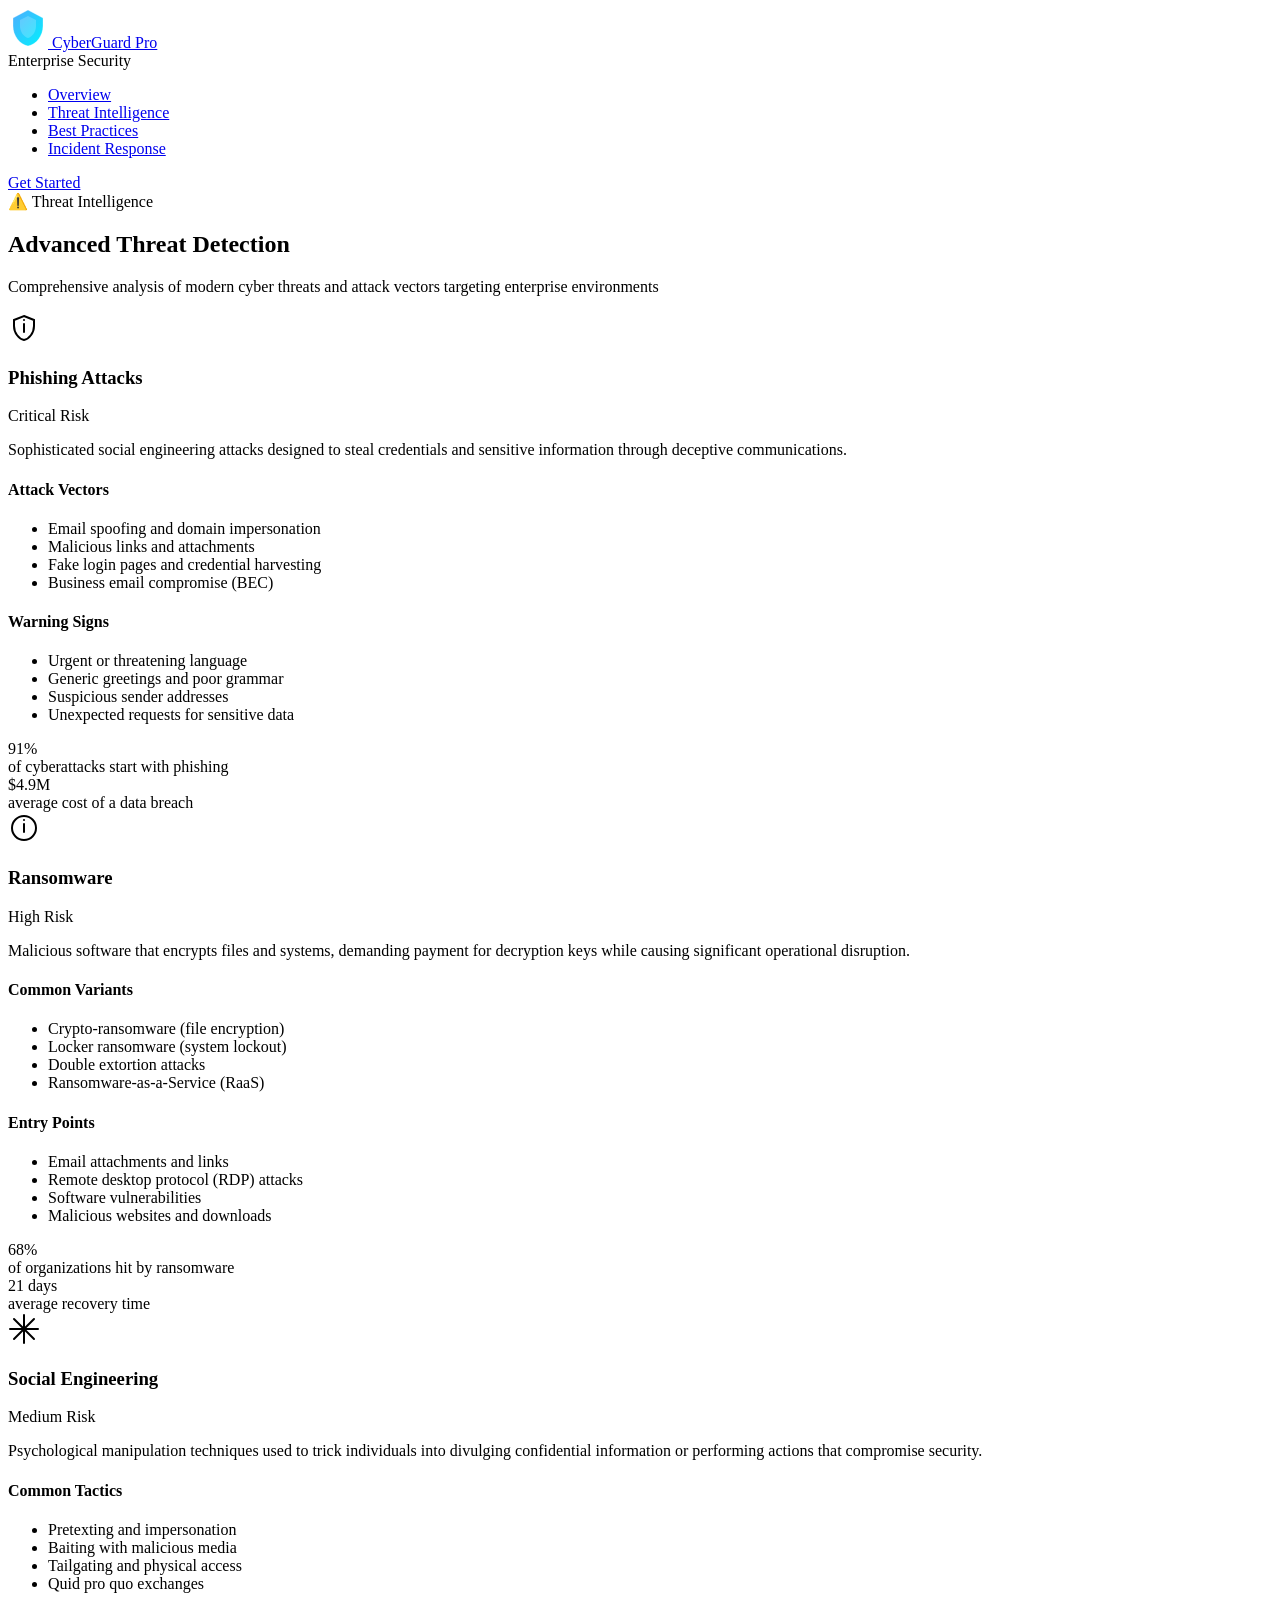
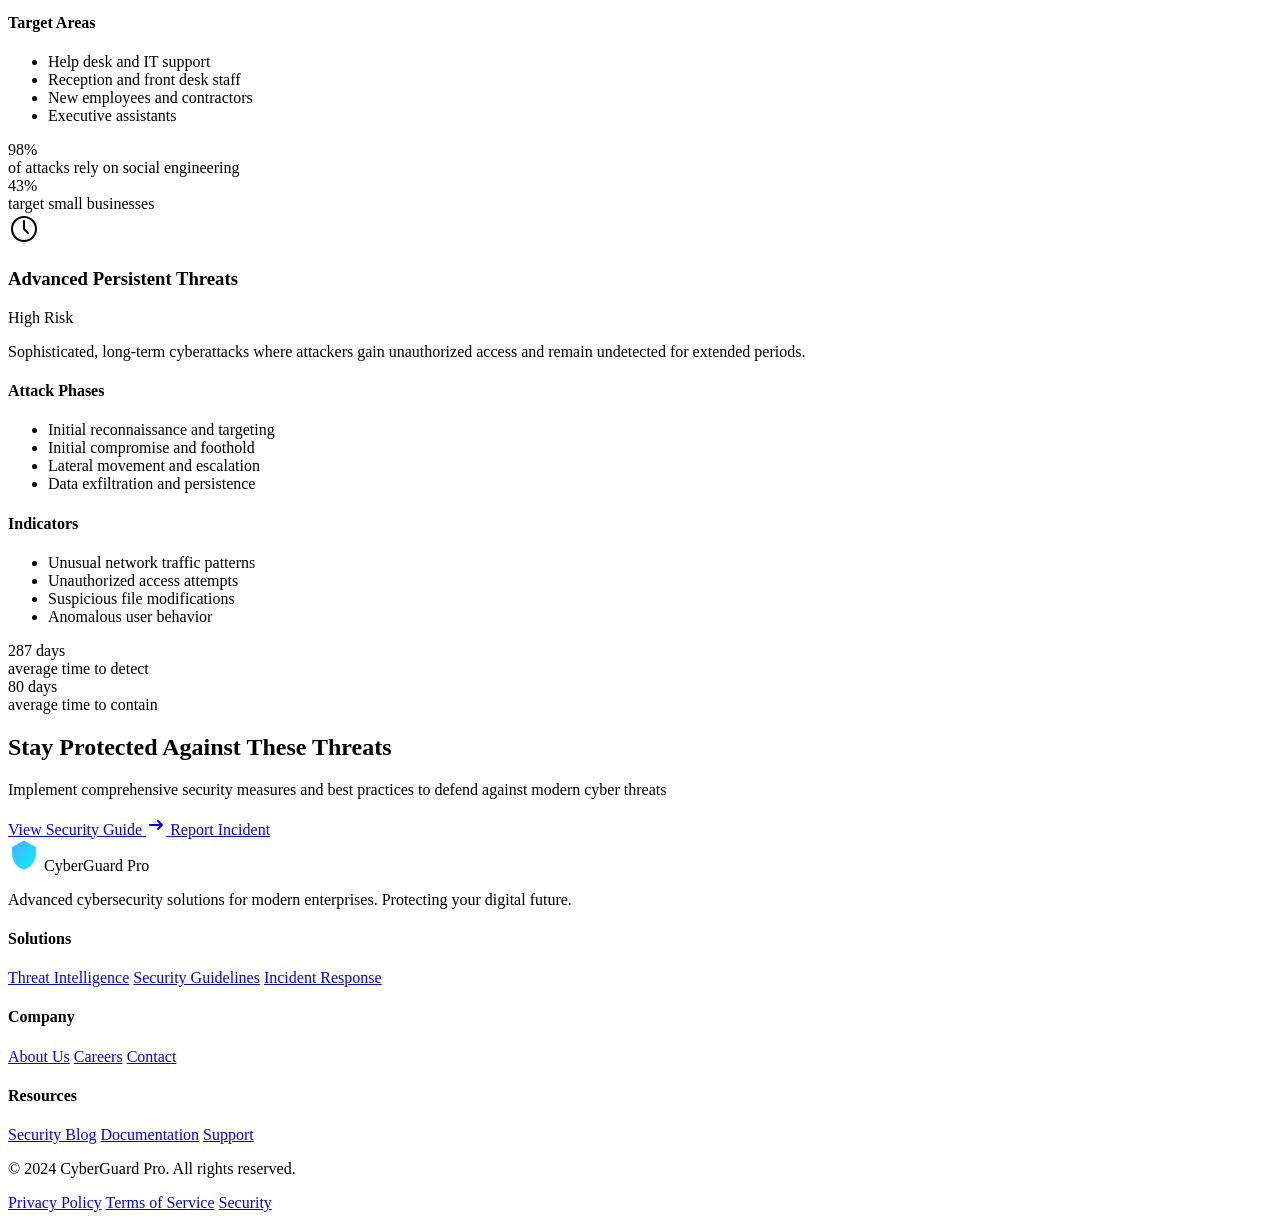
==== cyber-threats.html @ df9fc758 "soheet" ====
<!DOCTYPE html>
<html lang="en">
<head>
    <meta charset="UTF-8">
    <meta name="viewport" content="width=device-width, initial-scale=1.0">
    <title>Threat Intelligence - CyberGuard Pro</title>
    <link rel="preconnect" href="https://fonts.googleapis.com">
    <link rel="preconnect" href="https://fonts.gstatic.com" crossorigin>
    <link href="https://fonts.googleapis.com/css2?family=Inter:wght@300;400;500;600;700;800;900&family=JetBrains+Mono:wght@400;500;600&display=swap" rel="stylesheet">
    <link rel="stylesheet" href="css/style.css">
    <link rel="icon" href="data:image/svg+xml,<svg xmlns='http://www.w3.org/2000/svg' viewBox='0 0 100 100'><text y='.9em' font-size='90'>🛡️</text></svg>">
</head>
<body>
    <div class="grain-overlay"></div>
    
    <header>
        <nav class="navbar">
            <div class="nav-container">
                <div class="nav-brand">
                    <a href="index.html" class="nav-logo">
                        <svg width="40" height="40" viewBox="0 0 40 40" fill="none" xmlns="http://www.w3.org/2000/svg">
                            <path d="M20 2L35 10V18C35 27.5 28.5 36.5 20 38C11.5 36.5 5 27.5 5 18V10L20 2Z" fill="url(#logoGradient)" stroke="rgba(255,255,255,0.3)" stroke-width="1"/>
                            <path d="M20 8L28 12V18C28 24 24 29 20 30C16 29 12 24 12 18V12L20 8Z" fill="rgba(255,255,255,0.2)"/>
                            <defs>
                                <linearGradient id="logoGradient" x1="0%" y1="0%" x2="100%" y2="100%">
                                    <stop offset="0%" style="stop-color:#4facfe"/>
                                    <stop offset="100%" style="stop-color:#00f2fe"/>
                                </linearGradient>
                            </defs>
                        </svg>
                        <span>CyberGuard Pro</span>
                    </a>
                    <div class="nav-tagline">Enterprise Security</div>
                </div>
                <ul class="nav-menu">
                    <li><a href="index.html" class="nav-link">Overview</a></li>
                    <li><a href="cyber-threats.html" class="nav-link active">Threat Intelligence</a></li>
                    <li><a href="safety-tips.html" class="nav-link">Best Practices</a></li>
                    <li><a href="report-crime.html" class="nav-link">Incident Response</a></li>
                </ul>
                <div class="nav-cta">
                    <a href="#contact" class="btn btn-outline-sm">Get Started</a>
                </div>
                <div class="hamburger">
                    <span></span>
                    <span></span>
                    <span></span>
                </div>
            </div>
        </nav>
    </header>

    <main>
        <section class="page-header">
            <div class="container">
                <div class="page-header-content">
                    <div class="page-badge">
                        <span class="badge-icon">⚠️</span>
                        <span>Threat Intelligence</span>
                    </div>
                    <h1>Advanced Threat Detection</h1>
                    <p>Comprehensive analysis of modern cyber threats and attack vectors targeting enterprise environments</p>
                </div>
            </div>
        </section>

        <section class="threats-content">
            <div class="container">
                <div class="threats-grid">
                    <div class="threat-card threat-card-critical">
                        <div class="threat-header">
                            <div class="threat-icon">
                                <svg width="32" height="32" viewBox="0 0 32 32" fill="none">
                                    <path d="M16 4L26 8V14C26 21 21 27 16 28C11 27 6 21 6 14V8L16 4Z" stroke="currentColor" stroke-width="2" fill="none"/>
                                    <path d="M16 12V20M16 8H16.01" stroke="currentColor" stroke-width="2" stroke-linecap="round"/>
                                </svg>
                            </div>
                            <div class="threat-meta">
                                <h3>Phishing Attacks</h3>
                                <div class="threat-level critical">Critical Risk</div>
                            </div>
                        </div>
                        <div class="threat-content">
                            <p>Sophisticated social engineering attacks designed to steal credentials and sensitive information through deceptive communications.</p>
                            
                            <div class="threat-details">
                                <div class="detail-section">
                                    <h4>Attack Vectors</h4>
                                    <ul class="threat-list">
                                        <li>Email spoofing and domain impersonation</li>
                                        <li>Malicious links and attachments</li>
                                        <li>Fake login pages and credential harvesting</li>
                                        <li>Business email compromise (BEC)</li>
                                    </ul>
                                </div>
                                
                                <div class="detail-section">
                                    <h4>Warning Signs</h4>
                                    <ul class="threat-list">
                                        <li>Urgent or threatening language</li>
                                        <li>Generic greetings and poor grammar</li>
                                        <li>Suspicious sender addresses</li>
                                        <li>Unexpected requests for sensitive data</li>
                                    </ul>
                                </div>
                            </div>
                            
                            <div class="threat-stats">
                                <div class="stat">
                                    <div class="stat-number">91%</div>
                                    <div class="stat-label">of cyberattacks start with phishing</div>
                                </div>
                                <div class="stat">
                                    <div class="stat-number">$4.9M</div>
                                    <div class="stat-label">average cost of a data breach</div>
                                </div>
                            </div>
                        </div>
                    </div>

                    <div class="threat-card threat-card-high">
                        <div class="threat-header">
                            <div class="threat-icon">
                                <svg width="32" height="32" viewBox="0 0 32 32" fill="none">
                                    <path d="M16 28C22.6274 28 28 22.6274 28 16C28 9.37258 22.6274 4 16 4C9.37258 4 4 9.37258 4 16C4 22.6274 9.37258 28 16 28Z" stroke="currentColor" stroke-width="2"/>
                                    <path d="M16 12V20M16 8H16.01" stroke="currentColor" stroke-width="2" stroke-linecap="round"/>
                                </svg>
                            </div>
                            <div class="threat-meta">
                                <h3>Ransomware</h3>
                                <div class="threat-level high">High Risk</div>
                            </div>
                        </div>
                        <div class="threat-content">
                            <p>Malicious software that encrypts files and systems, demanding payment for decryption keys while causing significant operational disruption.</p>
                            
                            <div class="threat-details">
                                <div class="detail-section">
                                    <h4>Common Variants</h4>
                                    <ul class="threat-list">
                                        <li>Crypto-ransomware (file encryption)</li>
                                        <li>Locker ransomware (system lockout)</li>
                                        <li>Double extortion attacks</li>
                                        <li>Ransomware-as-a-Service (RaaS)</li>
                                    </ul>
                                </div>
                                
                                <div class="detail-section">
                                    <h4>Entry Points</h4>
                                    <ul class="threat-list">
                                        <li>Email attachments and links</li>
                                        <li>Remote desktop protocol (RDP) attacks</li>
                                        <li>Software vulnerabilities</li>
                                        <li>Malicious websites and downloads</li>
                                    </ul>
                                </div>
                            </div>
                            
                            <div class="threat-stats">
                                <div class="stat">
                                    <div class="stat-number">68%</div>
                                    <div class="stat-label">of organizations hit by ransomware</div>
                                </div>
                                <div class="stat">
                                    <div class="stat-number">21 days</div>
                                    <div class="stat-label">average recovery time</div>
                                </div>
                            </div>
                        </div>
                    </div>

                    <div class="threat-card threat-card-medium">
                        <div class="threat-header">
                            <div class="threat-icon">
                                <svg width="32" height="32" viewBox="0 0 32 32" fill="none">
                                    <path d="M16 2V30M2 16H30" stroke="currentColor" stroke-width="2" stroke-linecap="round"/>
                                    <path d="M26 6L6 26M6 6L26 26" stroke="currentColor" stroke-width="2" stroke-linecap="round"/>
                                </svg>
                            </div>
                            <div class="threat-meta">
                                <h3>Social Engineering</h3>
                                <div class="threat-level medium">Medium Risk</div>
                            </div>
                        </div>
                        <div class="threat-content">
                            <p>Psychological manipulation techniques used to trick individuals into divulging confidential information or performing actions that compromise security.</p>
                            
                            <div class="threat-details">
                                <div class="detail-section">
                                    <h4>Common Tactics</h4>
                                    <ul class="threat-list">
                                        <li>Pretexting and impersonation</li>
                                        <li>Baiting with malicious media</li>
                                        <li>Tailgating and physical access</li>
                                        <li>Quid pro quo exchanges</li>
                                    </ul>
                                </div>
                                
                                <div class="detail-section">
                                    <h4>Target Areas</h4>
                                    <ul class="threat-list">
                                        <li>Help desk and IT support</li>
                                        <li>Reception and front desk staff</li>
                                        <li>New employees and contractors</li>
                                        <li>Executive assistants</li>
                                    </ul>
                                </div>
                            </div>
                            
                            <div class="threat-stats">
                                <div class="stat">
                                    <div class="stat-number">98%</div>
                                    <div class="stat-label">of attacks rely on social engineering</div>
                                </div>
                                <div class="stat">
                                    <div class="stat-number">43%</div>
                                    <div class="stat-label">target small businesses</div>
                                </div>
                            </div>
                        </div>
                    </div>

                    <div class="threat-card threat-card-high">
                        <div class="threat-header">
                            <div class="threat-icon">
                                <svg width="32" height="32" viewBox="0 0 32 32" fill="none">
                                    <path d="M28 16C28 22.6274 22.6274 28 16 28C9.37258 28 4 22.6274 4 16C4 9.37258 9.37258 4 16 4C22.6274 4 28 9.37258 28 16Z" stroke="currentColor" stroke-width="2"/>
                                    <path d="M16 8V16L20 20" stroke="currentColor" stroke-width="2" stroke-linecap="round" stroke-linejoin="round"/>
                                </svg>
                            </div>
                            <div class="threat-meta">
                                <h3>Advanced Persistent Threats</h3>
                                <div class="threat-level high">High Risk</div>
                            </div>
                        </div>
                        <div class="threat-content">
                            <p>Sophisticated, long-term cyberattacks where attackers gain unauthorized access and remain undetected for extended periods.</p>
                            
                            <div class="threat-details">
                                <div class="detail-section">
                                    <h4>Attack Phases</h4>
                                    <ul class="threat-list">
                                        <li>Initial reconnaissance and targeting</li>
                                        <li>Initial compromise and foothold</li>
                                        <li>Lateral movement and escalation</li>
                                        <li>Data exfiltration and persistence</li>
                                    </ul>
                                </div>
                                
                                <div class="detail-section">
                                    <h4>Indicators</h4>
                                    <ul class="threat-list">
                                        <li>Unusual network traffic patterns</li>
                                        <li>Unauthorized access attempts</li>
                                        <li>Suspicious file modifications</li>
                                        <li>Anomalous user behavior</li>
                                    </ul>
                                </div>
                            </div>
                            
                            <div class="threat-stats">
                                <div class="stat">
                                    <div class="stat-number">287 days</div>
                                    <div class="stat-label">average time to detect</div>
                                </div>
                                <div class="stat">
                                    <div class="stat-number">80 days</div>
                                    <div class="stat-label">average time to contain</div>
                                </div>
                            </div>
                        </div>
                    </div>
                </div>

                <div class="cta-section">
                    <div class="cta-content">
                        <h2>Stay Protected Against These Threats</h2>
                        <p>Implement comprehensive security measures and best practices to defend against modern cyber threats</p>
                        <div class="cta-actions">
                            <a href="safety-tips.html" class="btn btn-primary btn-lg">
                                <span>View Security Guide</span>
                                <svg width="20" height="20" viewBox="0 0 20 20" fill="none">
                                    <path d="M4 10H16M16 10L12 6M16 10L12 14" stroke="currentColor" stroke-width="2" stroke-linecap="round" stroke-linejoin="round"/>
                                </svg>
                            </a>
                            <a href="report-crime.html" class="btn btn-secondary btn-lg">
                                <span>Report Incident</span>
                            </a>
                        </div>
                    </div>
                </div>
            </div>
        </section>
    </main>

    <footer class="footer">
        <div class="container">
            <div class="footer-content">
                <div class="footer-brand">
                    <div class="footer-logo">
                        <svg width="32" height="32" viewBox="0 0 40 40" fill="none" xmlns="http://www.w3.org/2000/svg">
                            <path d="M20 2L35 10V18C35 27.5 28.5 36.5 20 38C11.5 36.5 5 27.5 5 18V10L20 2Z" fill="url(#footerLogoGradient)" stroke="rgba(255,255,255,0.2)" stroke-width="1"/>
                            <defs>
                                <linearGradient id="footerLogoGradient" x1="0%" y1="0%" x2="100%" y2="100%">
                                    <stop offset="0%" style="stop-color:#4facfe"/>
                                    <stop offset="100%" style="stop-color:#00f2fe"/>
                                </linearGradient>
                            </defs>
                        </svg>
                        <span>CyberGuard Pro</span>
                    </div>
                    <p class="footer-desc">Advanced cybersecurity solutions for modern enterprises. Protecting your digital future.</p>
                </div>
                <div class="footer-links">
                    <div class="footer-section">
                        <h4>Solutions</h4>
                        <a href="cyber-threats.html">Threat Intelligence</a>
                        <a href="safety-tips.html">Security Guidelines</a>
                        <a href="report-crime.html">Incident Response</a>
                    </div>
                    <div class="footer-section">
                        <h4>Company</h4>
                        <a href="#about">About Us</a>
                        <a href="#careers">Careers</a>
                        <a href="#contact">Contact</a>
                    </div>
                    <div class="footer-section">
                        <h4>Resources</h4>
                        <a href="#blog">Security Blog</a>
                        <a href="#docs">Documentation</a>
                        <a href="#support">Support</a>
                    </div>
                </div>
            </div>
            <div class="footer-bottom">
                <div class="footer-copyright">
                    <p>&copy; 2024 CyberGuard Pro. All rights reserved.</p>
                </div>
                <div class="footer-legal">
                    <a href="#privacy">Privacy Policy</a>
                    <a href="#terms">Terms of Service</a>
                    <a href="#security">Security</a>
                </div>
            </div>
        </div>
    </footer>

    <script src="js/script.js"></script>
</body>
</html>
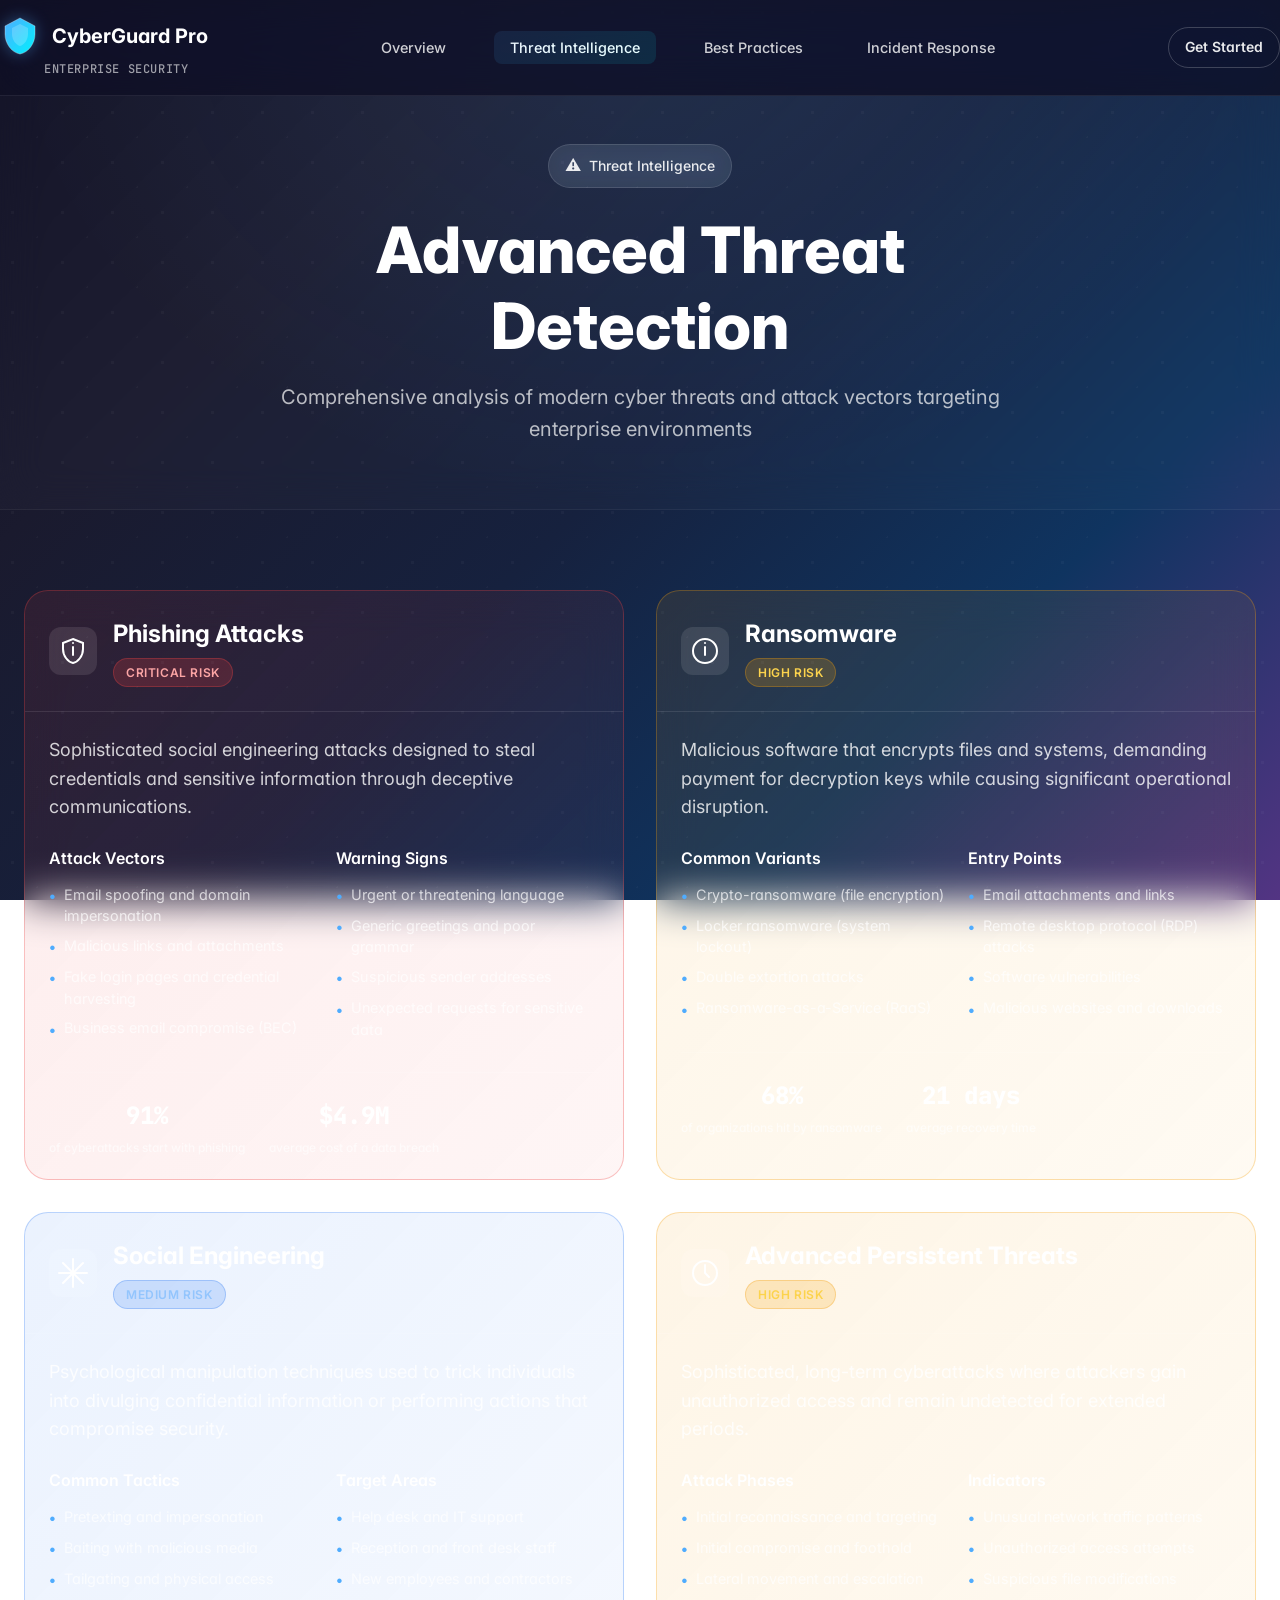
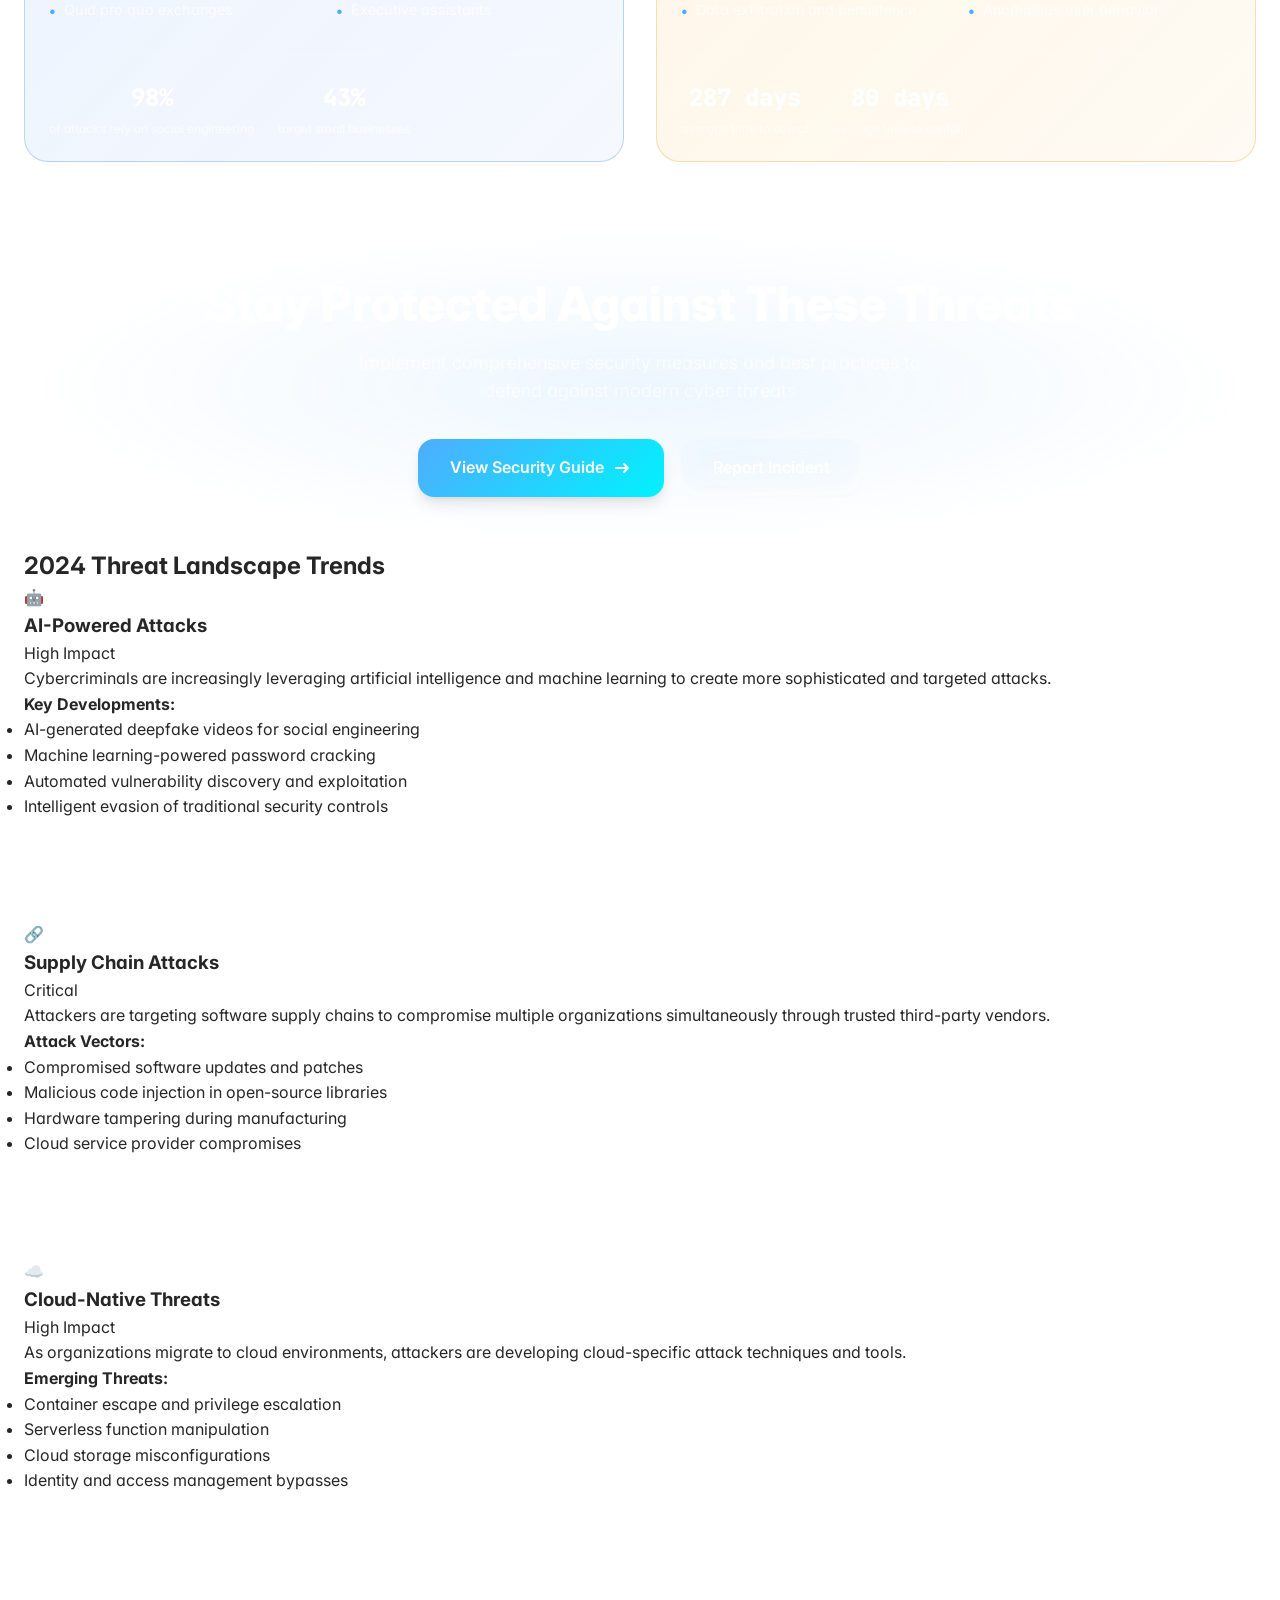
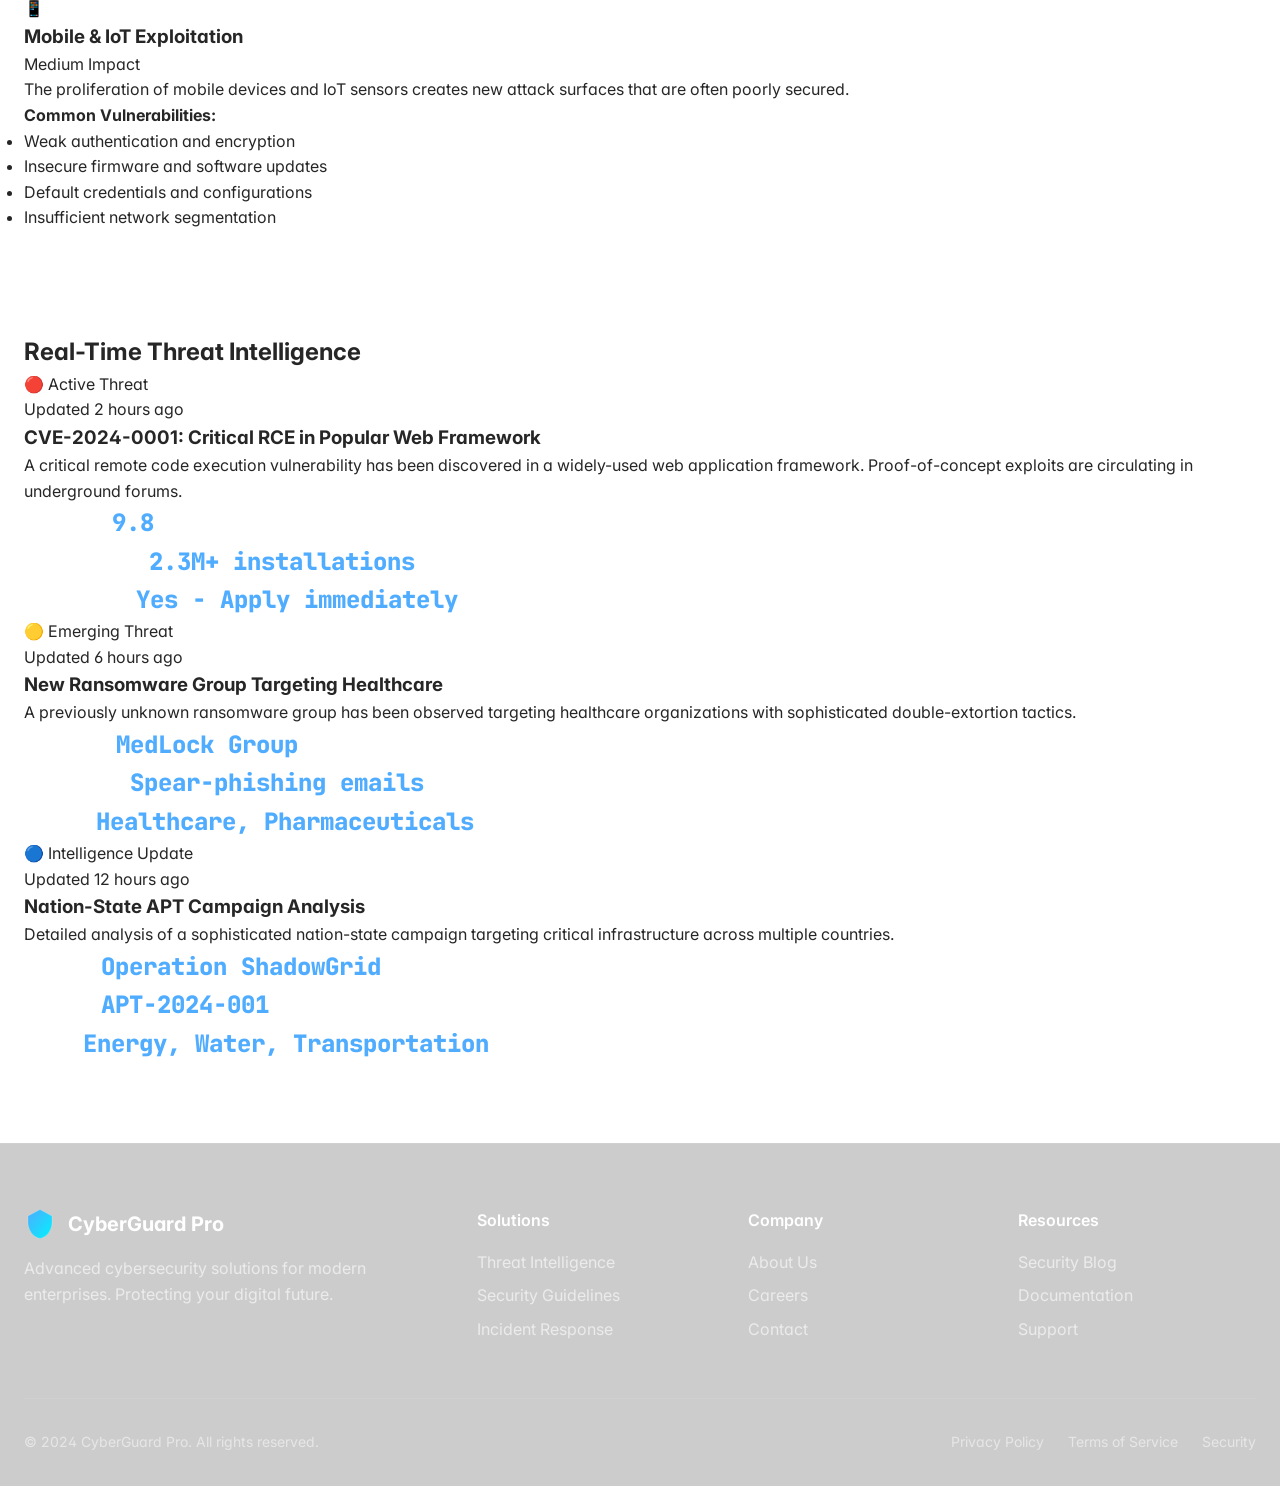
==== commit 39c84f28: "soheet" ====
--- a/cyber-threats.html
+++ b/cyber-threats.html
@@ -289,6 +289,205 @@
                         </div>
                     </div>
                 </div>
+
+                <div class="threat-trends">
+                    <h2>2024 Threat Landscape Trends</h2>
+                    <div class="trends-grid">
+                        <div class="trend-card">
+                            <div class="trend-header">
+                                <div class="trend-icon">🤖</div>
+                                <h3>AI-Powered Attacks</h3>
+                                <div class="trend-severity high">High Impact</div>
+                            </div>
+                            <div class="trend-content">
+                                <p>Cybercriminals are increasingly leveraging artificial intelligence and machine learning to create more sophisticated and targeted attacks.</p>
+                                <div class="trend-details">
+                                    <h4>Key Developments:</h4>
+                                    <ul>
+                                        <li>AI-generated deepfake videos for social engineering</li>
+                                        <li>Machine learning-powered password cracking</li>
+                                        <li>Automated vulnerability discovery and exploitation</li>
+                                        <li>Intelligent evasion of traditional security controls</li>
+                                    </ul>
+                                </div>
+                                <div class="trend-stats">
+                                    <div class="stat">
+                                        <span class="stat-number">400%</span>
+                                        <span class="stat-label">increase in AI-assisted attacks</span>
+                                    </div>
+                                    <div class="stat">
+                                        <span class="stat-number">73%</span>
+                                        <span class="stat-label">of security teams unprepared</span>
+                                    </div>
+                                </div>
+                            </div>
+                        </div>
+                        
+                        <div class="trend-card">
+                            <div class="trend-header">
+                                <div class="trend-icon">🔗</div>
+                                <h3>Supply Chain Attacks</h3>
+                                <div class="trend-severity critical">Critical</div>
+                            </div>
+                            <div class="trend-content">
+                                <p>Attackers are targeting software supply chains to compromise multiple organizations simultaneously through trusted third-party vendors.</p>
+                                <div class="trend-details">
+                                    <h4>Attack Vectors:</h4>
+                                    <ul>
+                                        <li>Compromised software updates and patches</li>
+                                        <li>Malicious code injection in open-source libraries</li>
+                                        <li>Hardware tampering during manufacturing</li>
+                                        <li>Cloud service provider compromises</li>
+                                    </ul>
+                                </div>
+                                <div class="trend-stats">
+                                    <div class="stat">
+                                        <span class="stat-number">742%</span>
+                                        <span class="stat-label">increase in supply chain attacks</span>
+                                    </div>
+                                    <div class="stat">
+                                        <span class="stat-number">62%</span>
+                                        <span class="stat-label">lack vendor security oversight</span>
+                                    </div>
+                                </div>
+                            </div>
+                        </div>
+                        
+                        <div class="trend-card">
+                            <div class="trend-header">
+                                <div class="trend-icon">☁️</div>
+                                <h3>Cloud-Native Threats</h3>
+                                <div class="trend-severity high">High Impact</div>
+                            </div>
+                            <div class="trend-content">
+                                <p>As organizations migrate to cloud environments, attackers are developing cloud-specific attack techniques and tools.</p>
+                                <div class="trend-details">
+                                    <h4>Emerging Threats:</h4>
+                                    <ul>
+                                        <li>Container escape and privilege escalation</li>
+                                        <li>Serverless function manipulation</li>
+                                        <li>Cloud storage misconfigurations</li>
+                                        <li>Identity and access management bypasses</li>
+                                    </ul>
+                                </div>
+                                <div class="trend-stats">
+                                    <div class="stat">
+                                        <span class="stat-number">210%</span>
+                                        <span class="stat-label">increase in cloud breaches</span>
+                                    </div>
+                                    <div class="stat">
+                                        <span class="stat-number">83%</span>
+                                        <span class="stat-label">due to misconfigurations</span>
+                                    </div>
+                                </div>
+                            </div>
+                        </div>
+                        
+                        <div class="trend-card">
+                            <div class="trend-header">
+                                <div class="trend-icon">📱</div>
+                                <h3>Mobile & IoT Exploitation</h3>
+                                <div class="trend-severity medium">Medium Impact</div>
+                            </div>
+                            <div class="trend-content">
+                                <p>The proliferation of mobile devices and IoT sensors creates new attack surfaces that are often poorly secured.</p>
+                                <div class="trend-details">
+                                    <h4>Common Vulnerabilities:</h4>
+                                    <ul>
+                                        <li>Weak authentication and encryption</li>
+                                        <li>Insecure firmware and software updates</li>
+                                        <li>Default credentials and configurations</li>
+                                        <li>Insufficient network segmentation</li>
+                                    </ul>
+                                </div>
+                                <div class="trend-stats">
+                                    <div class="stat">
+                                        <span class="stat-number">54%</span>
+                                        <span class="stat-label">of IoT devices vulnerable</span>
+                                    </div>
+                                    <div class="stat">
+                                        <span class="stat-number">1.5B</span>
+                                        <span class="stat-label">mobile malware attacks in 2024</span>
+                                    </div>
+                                </div>
+                            </div>
+                        </div>
+                    </div>
+                </div>
+
+                <div class="threat-intelligence">
+                    <h2>Real-Time Threat Intelligence</h2>
+                    <div class="intelligence-dashboard">
+                        <div class="intel-card intel-critical">
+                            <div class="intel-header">
+                                <div class="intel-status">🔴 Active Threat</div>
+                                <div class="intel-timestamp">Updated 2 hours ago</div>
+                            </div>
+                            <h3>CVE-2024-0001: Critical RCE in Popular Web Framework</h3>
+                            <p>A critical remote code execution vulnerability has been discovered in a widely-used web application framework. Proof-of-concept exploits are circulating in underground forums.</p>
+                            <div class="intel-details">
+                                <div class="intel-metric">
+                                    <span class="metric-label">CVSS Score:</span>
+                                    <span class="metric-value critical">9.8</span>
+                                </div>
+                                <div class="intel-metric">
+                                    <span class="metric-label">Affected Systems:</span>
+                                    <span class="metric-value">2.3M+ installations</span>
+                                </div>
+                                <div class="intel-metric">
+                                    <span class="metric-label">Patch Available:</span>
+                                    <span class="metric-value">Yes - Apply immediately</span>
+                                </div>
+                            </div>
+                        </div>
+                        
+                        <div class="intel-card intel-warning">
+                            <div class="intel-header">
+                                <div class="intel-status">🟡 Emerging Threat</div>
+                                <div class="intel-timestamp">Updated 6 hours ago</div>
+                            </div>
+                            <h3>New Ransomware Group Targeting Healthcare</h3>
+                            <p>A previously unknown ransomware group has been observed targeting healthcare organizations with sophisticated double-extortion tactics.</p>
+                            <div class="intel-details">
+                                <div class="intel-metric">
+                                    <span class="metric-label">Threat Actor:</span>
+                                    <span class="metric-value">MedLock Group</span>
+                                </div>
+                                <div class="intel-metric">
+                                    <span class="metric-label">Primary Vector:</span>
+                                    <span class="metric-value">Spear-phishing emails</span>
+                                </div>
+                                <div class="intel-metric">
+                                    <span class="metric-label">Industries:</span>
+                                    <span class="metric-value">Healthcare, Pharmaceuticals</span>
+                                </div>
+                            </div>
+                        </div>
+                        
+                        <div class="intel-card intel-info">
+                            <div class="intel-header">
+                                <div class="intel-status">🔵 Intelligence Update</div>
+                                <div class="intel-timestamp">Updated 12 hours ago</div>
+                            </div>
+                            <h3>Nation-State APT Campaign Analysis</h3>
+                            <p>Detailed analysis of a sophisticated nation-state campaign targeting critical infrastructure across multiple countries.</p>
+                            <div class="intel-details">
+                                <div class="intel-metric">
+                                    <span class="metric-label">Campaign:</span>
+                                    <span class="metric-value">Operation ShadowGrid</span>
+                                </div>
+                                <div class="intel-metric">
+                                    <span class="metric-label">Attribution:</span>
+                                    <span class="metric-value">APT-2024-001</span>
+                                </div>
+                                <div class="intel-metric">
+                                    <span class="metric-label">Targets:</span>
+                                    <span class="metric-value">Energy, Water, Transportation</span>
+                                </div>
+                            </div>
+                        </div>
+                    </div>
+                </div>
             </div>
         </section>
     </main>
--- a/css/style.css
+++ b/css/style.css
@@ -0,0 +1,2314 @@
+/* Professional Reset and Base Styles */
+* {
+    margin: 0;
+    padding: 0;
+    box-sizing: border-box;
+}
+
+:root {
+    /* Color System */
+    --primary-50: #f0f9ff;
+    --primary-100: #e0f2fe;
+    --primary-500: #0ea5e9;
+    --primary-600: #0284c7;
+    --primary-700: #0369a1;
+    --primary-900: #0c4a6e;
+    
+    --neutral-50: #fafafa;
+    --neutral-100: #f5f5f5;
+    --neutral-200: #e5e5e5;
+    --neutral-300: #d4d4d4;
+    --neutral-400: #a3a3a3;
+    --neutral-500: #737373;
+    --neutral-600: #525252;
+    --neutral-700: #404040;
+    --neutral-800: #262626;
+    --neutral-900: #171717;
+    
+    --accent-blue: #4facfe;
+    --accent-cyan: #00f2fe;
+    --accent-purple: #667eea;
+    --accent-pink: #f093fb;
+    
+    /* Typography */
+    --font-sans: 'Inter', -apple-system, BlinkMacSystemFont, 'Segoe UI', sans-serif;
+    --font-mono: 'JetBrains Mono', 'SF Mono', Consolas, monospace;
+    
+    /* Spacing Scale */
+    --space-1: 0.25rem;
+    --space-2: 0.5rem;
+    --space-3: 0.75rem;
+    --space-4: 1rem;
+    --space-5: 1.25rem;
+    --space-6: 1.5rem;
+    --space-8: 2rem;
+    --space-10: 2.5rem;
+    --space-12: 3rem;
+    --space-16: 4rem;
+    --space-20: 5rem;
+    --space-24: 6rem;
+    
+    /* Border Radius */
+    --radius-sm: 0.375rem;
+    --radius-md: 0.5rem;
+    --radius-lg: 0.75rem;
+    --radius-xl: 1rem;
+    --radius-2xl: 1.5rem;
+    --radius-full: 9999px;
+    
+    /* Shadows */
+    --shadow-sm: 0 1px 2px 0 rgb(0 0 0 / 0.05);
+    --shadow-md: 0 4px 6px -1px rgb(0 0 0 / 0.1), 0 2px 4px -2px rgb(0 0 0 / 0.1);
+    --shadow-lg: 0 10px 15px -3px rgb(0 0 0 / 0.1), 0 4px 6px -4px rgb(0 0 0 / 0.1);
+    --shadow-xl: 0 20px 25px -5px rgb(0 0 0 / 0.1), 0 8px 10px -6px rgb(0 0 0 / 0.1);
+    --shadow-2xl: 0 25px 50px -12px rgb(0 0 0 / 0.25);
+}
+
+html {
+    scroll-behavior: smooth;
+    font-feature-settings: 'cv02', 'cv03', 'cv04', 'cv11';
+}
+
+body {
+    font-family: var(--font-sans);
+    font-size: 1rem;
+    line-height: 1.6;
+    color: var(--neutral-800);
+    background: linear-gradient(135deg, #0f0f23 0%, #1a1a2e 25%, #16213e 50%, #0f3460 75%, #533483 100%);
+    background-attachment: fixed;
+    min-height: 100vh;
+    -webkit-font-smoothing: antialiased;
+    -moz-osx-font-smoothing: grayscale;
+    text-rendering: optimizeLegibility;
+}
+
+/* Grain Texture Overlay */
+.grain-overlay {
+    position: fixed;
+    top: 0;
+    left: 0;
+    width: 100%;
+    height: 100%;
+    pointer-events: none;
+    z-index: 1;
+    opacity: 0.03;
+    background-image: 
+        radial-gradient(circle at 25% 25%, #ffffff 2px, transparent 0),
+        radial-gradient(circle at 75% 75%, #ffffff 1px, transparent 0);
+    background-size: 50px 50px;
+    animation: grain 8s steps(10) infinite;
+}
+
+@keyframes grain {
+    0%, 100% { transform: translate(0, 0); }
+    10% { transform: translate(-5%, -10%); }
+    20% { transform: translate(-15%, 5%); }
+    30% { transform: translate(7%, -25%); }
+    40% { transform: translate(-5%, 25%); }
+    50% { transform: translate(-15%, 10%); }
+    60% { transform: translate(15%, 0%); }
+    70% { transform: translate(0%, 15%); }
+    80% { transform: translate(3%, 35%); }
+    90% { transform: translate(-10%, 10%); }
+}
+
+.container {
+    max-width: 1280px;
+    margin: 0 auto;
+    padding: 0 var(--space-6);
+}
+
+@media (min-width: 1536px) {
+    .container {
+        max-width: 1536px;
+        padding: 0 var(--space-8);
+    }
+}
+
+/* Professional Navigation */
+.navbar {
+    position: fixed;
+    top: 0;
+    left: 0;
+    right: 0;
+    z-index: 1000;
+    background: rgba(15, 15, 35, 0.8);
+    backdrop-filter: blur(24px) saturate(180%);
+    border-bottom: 1px solid rgba(255, 255, 255, 0.08);
+    transition: all 0.3s cubic-bezier(0.4, 0, 0.2, 1);
+}
+
+.navbar.scrolled {
+    background: rgba(15, 15, 35, 0.95);
+    backdrop-filter: blur(32px) saturate(200%);
+    border-bottom-color: rgba(255, 255, 255, 0.12);
+}
+
+.nav-container {
+    display: flex;
+    align-items: center;
+    justify-content: space-between;
+    padding: var(--space-4) 0;
+    position: relative;
+}
+
+.nav-brand {
+    display: flex;
+    flex-direction: column;
+    gap: var(--space-1);
+}
+
+.nav-logo {
+    display: flex;
+    align-items: center;
+    gap: var(--space-3);
+    font-size: 1.25rem;
+    font-weight: 700;
+    color: white;
+    text-decoration: none;
+}
+
+.nav-logo svg {
+    filter: drop-shadow(0 0 8px rgba(79, 172, 254, 0.4));
+}
+
+.nav-tagline {
+    font-size: 0.75rem;
+    font-weight: 500;
+    color: rgba(255, 255, 255, 0.6);
+    font-family: var(--font-mono);
+    text-transform: uppercase;
+    letter-spacing: 0.05em;
+    margin-left: calc(32px + var(--space-3));
+}
+
+.nav-menu {
+    display: flex;
+    align-items: center;
+    gap: var(--space-8);
+    list-style: none;
+}
+
+.nav-link {
+    position: relative;
+    color: rgba(255, 255, 255, 0.8);
+    text-decoration: none;
+    font-weight: 500;
+    font-size: 0.9rem;
+    padding: var(--space-2) var(--space-4);
+    border-radius: var(--radius-md);
+    transition: all 0.2s cubic-bezier(0.4, 0, 0.2, 1);
+}
+
+.nav-link::before {
+    content: '';
+    position: absolute;
+    inset: 0;
+    background: linear-gradient(135deg, rgba(79, 172, 254, 0.1), rgba(0, 242, 254, 0.1));
+    border-radius: var(--radius-md);
+    opacity: 0;
+    transition: opacity 0.2s cubic-bezier(0.4, 0, 0.2, 1);
+}
+
+.nav-link:hover::before,
+.nav-link.active::before {
+    opacity: 1;
+}
+
+.nav-link:hover,
+.nav-link.active {
+    color: white;
+    transform: translateY(-1px);
+}
+
+.nav-cta {
+    display: flex;
+    align-items: center;
+}
+
+.hamburger {
+    display: none;
+    flex-direction: column;
+    cursor: pointer;
+    padding: var(--space-2);
+    gap: var(--space-1);
+}
+
+.hamburger span {
+    width: 20px;
+    height: 2px;
+    background: rgba(255, 255, 255, 0.8);
+    border-radius: var(--radius-full);
+    transition: all 0.3s cubic-bezier(0.4, 0, 0.2, 1);
+}
+
+.hamburger.active span:nth-child(1) {
+    transform: rotate(45deg) translate(5px, 5px);
+}
+
+.hamburger.active span:nth-child(2) {
+    opacity: 0;
+}
+
+.hamburger.active span:nth-child(3) {
+    transform: rotate(-45deg) translate(7px, -6px);
+}
+
+/* Professional Button System */
+.btn {
+    display: inline-flex;
+    align-items: center;
+    justify-content: center;
+    gap: var(--space-2);
+    font-family: var(--font-sans);
+    font-weight: 600;
+    text-decoration: none;
+    border: none;
+    cursor: pointer;
+    transition: all 0.2s cubic-bezier(0.4, 0, 0.2, 1);
+    position: relative;
+    overflow: hidden;
+    white-space: nowrap;
+}
+
+.btn::before {
+    content: '';
+    position: absolute;
+    inset: 0;
+    background: linear-gradient(135deg, rgba(255, 255, 255, 0.1), rgba(255, 255, 255, 0.05));
+    opacity: 0;
+    transition: opacity 0.2s cubic-bezier(0.4, 0, 0.2, 1);
+}
+
+.btn:hover::before {
+    opacity: 1;
+}
+
+/* Button Sizes */
+.btn-sm {
+    padding: var(--space-2) var(--space-4);
+    font-size: 0.875rem;
+    border-radius: var(--radius-md);
+}
+
+.btn-md {
+    padding: var(--space-3) var(--space-6);
+    font-size: 0.9rem;
+    border-radius: var(--radius-lg);
+}
+
+.btn-lg {
+    padding: var(--space-4) var(--space-8);
+    font-size: 1rem;
+    border-radius: var(--radius-xl);
+}
+
+/* Button Variants */
+.btn-primary {
+    background: linear-gradient(135deg, var(--accent-blue), var(--accent-cyan));
+    color: white;
+    box-shadow: var(--shadow-lg);
+}
+
+.btn-primary:hover {
+    transform: translateY(-2px);
+    box-shadow: var(--shadow-xl);
+}
+
+.btn-secondary {
+    background: rgba(255, 255, 255, 0.1);
+    color: white;
+    border: 1px solid rgba(255, 255, 255, 0.2);
+    backdrop-filter: blur(12px);
+}
+
+.btn-secondary:hover {
+    background: rgba(255, 255, 255, 0.15);
+    border-color: rgba(255, 255, 255, 0.3);
+    transform: translateY(-1px);
+}
+
+.btn-outline-sm {
+    background: transparent;
+    color: rgba(255, 255, 255, 0.9);
+    border: 1px solid rgba(255, 255, 255, 0.2);
+    padding: var(--space-2) var(--space-4);
+    font-size: 0.875rem;
+    border-radius: var(--radius-full);
+}
+
+.btn-outline-sm:hover {
+    background: rgba(255, 255, 255, 0.1);
+    border-color: rgba(255, 255, 255, 0.4);
+    color: white;
+}
+
+/* Hero Section */
+.hero {
+    position: relative;
+    min-height: 100vh;
+    display: flex;
+    align-items: center;
+    overflow: hidden;
+    padding-top: 80px;
+}
+
+.hero-bg {
+    position: absolute;
+    inset: 0;
+    z-index: -1;
+}
+
+.hero-grid {
+    position: absolute;
+    inset: 0;
+    background-image: 
+        linear-gradient(rgba(255, 255, 255, 0.02) 1px, transparent 1px),
+        linear-gradient(90deg, rgba(255, 255, 255, 0.02) 1px, transparent 1px);
+    background-size: 50px 50px;
+    mask-image: radial-gradient(ellipse at center, black 40%, transparent 70%);
+}
+
+.hero-glow {
+    position: absolute;
+    top: 20%;
+    left: 50%;
+    transform: translateX(-50%);
+    width: 800px;
+    height: 600px;
+    background: radial-gradient(ellipse, rgba(79, 172, 254, 0.15) 0%, rgba(0, 242, 254, 0.1) 30%, transparent 70%);
+    filter: blur(40px);
+    animation: heroGlow 8s ease-in-out infinite alternate;
+}
+
+@keyframes heroGlow {
+    0% { 
+        transform: translateX(-50%) scale(1);
+        opacity: 0.6;
+    }
+    100% { 
+        transform: translateX(-50%) scale(1.1);
+        opacity: 0.8;
+    }
+}
+
+.hero-content {
+    position: relative;
+    z-index: 1;
+    text-align: center;
+    max-width: 900px;
+    margin: 0 auto;
+}
+
+.hero-badge {
+    display: inline-flex;
+    align-items: center;
+    gap: var(--space-2);
+    background: rgba(255, 255, 255, 0.08);
+    backdrop-filter: blur(12px);
+    border: 1px solid rgba(255, 255, 255, 0.12);
+    border-radius: var(--radius-full);
+    padding: var(--space-2) var(--space-4);
+    font-size: 0.875rem;
+    font-weight: 500;
+    color: rgba(255, 255, 255, 0.9);
+    margin-bottom: var(--space-8);
+}
+
+.badge-icon {
+    font-size: 1rem;
+}
+
+.hero-title-main {
+    display: block;
+    font-size: clamp(3rem, 8vw, 5rem);
+    font-weight: 800;
+    line-height: 1.1;
+    color: white;
+    margin-bottom: var(--space-2);
+}
+
+.hero-title-accent {
+    display: block;
+    font-size: clamp(3rem, 8vw, 5rem);
+    font-weight: 800;
+    line-height: 1.1;
+    background: linear-gradient(135deg, var(--accent-blue), var(--accent-cyan));
+    -webkit-background-clip: text;
+    -webkit-text-fill-color: transparent;
+    background-clip: text;
+    margin-bottom: var(--space-6);
+}
+
+.hero-description {
+    font-size: 1.25rem;
+    line-height: 1.6;
+    color: rgba(255, 255, 255, 0.8);
+    margin-bottom: var(--space-10);
+    max-width: 600px;
+    margin-left: auto;
+    margin-right: auto;
+}
+
+.hero-actions {
+    display: flex;
+    align-items: center;
+    justify-content: center;
+    gap: var(--space-4);
+    margin-bottom: var(--space-16);
+    flex-wrap: wrap;
+}
+
+.hero-stats {
+    display: flex;
+    align-items: center;
+    justify-content: center;
+    gap: var(--space-8);
+    flex-wrap: wrap;
+}
+
+.stat-item {
+    text-align: center;
+}
+
+.stat-number {
+    font-size: 2rem;
+    font-weight: 800;
+    color: white;
+    font-family: var(--font-mono);
+}
+
+.stat-label {
+    font-size: 0.875rem;
+    color: rgba(255, 255, 255, 0.6);
+    font-weight: 500;
+    margin-top: var(--space-1);
+}
+
+.stat-divider {
+    width: 1px;
+    height: 40px;
+    background: rgba(255, 255, 255, 0.2);
+}
+
+/* Features Section */
+.features {
+    padding: var(--space-24) 0;
+    position: relative;
+}
+
+.section-header {
+    text-align: center;
+    margin-bottom: var(--space-16);
+}
+
+.section-badge {
+    display: inline-block;
+    background: rgba(255, 255, 255, 0.08);
+    backdrop-filter: blur(12px);
+    border: 1px solid rgba(255, 255, 255, 0.12);
+    border-radius: var(--radius-full);
+    padding: var(--space-2) var(--space-4);
+    font-size: 0.875rem;
+    font-weight: 500;
+    color: rgba(255, 255, 255, 0.9);
+    margin-bottom: var(--space-4);
+}
+
+.section-header h2 {
+    font-size: clamp(2.5rem, 5vw, 3.5rem);
+    font-weight: 800;
+    color: white;
+    margin-bottom: var(--space-4);
+    line-height: 1.2;
+}
+
+.section-header p {
+    font-size: 1.125rem;
+    color: rgba(255, 255, 255, 0.7);
+    max-width: 600px;
+    margin: 0 auto;
+}
+
+.features-grid {
+    display: grid;
+    grid-template-columns: repeat(auto-fit, minmax(400px, 1fr));
+    gap: var(--space-8);
+}
+
+.feature-card {
+    background: rgba(255, 255, 255, 0.05);
+    backdrop-filter: blur(20px);
+    border: 1px solid rgba(255, 255, 255, 0.1);
+    border-radius: var(--radius-2xl);
+    padding: var(--space-8);
+    transition: all 0.3s cubic-bezier(0.4, 0, 0.2, 1);
+    position: relative;
+    overflow: hidden;
+}
+
+.feature-card::before {
+    content: '';
+    position: absolute;
+    inset: 0;
+    background: linear-gradient(135deg, rgba(79, 172, 254, 0.05), rgba(0, 242, 254, 0.05));
+    opacity: 0;
+    transition: opacity 0.3s cubic-bezier(0.4, 0, 0.2, 1);
+}
+
+.feature-card:hover::before {
+    opacity: 1;
+}
+
+.feature-card:hover {
+    transform: translateY(-4px);
+    border-color: rgba(255, 255, 255, 0.2);
+    box-shadow: var(--shadow-2xl);
+}
+
+.feature-card-primary {
+    background: linear-gradient(135deg, rgba(79, 172, 254, 0.1), rgba(0, 242, 254, 0.05));
+    border-color: rgba(79, 172, 254, 0.2);
+}
+
+.feature-icon {
+    display: flex;
+    align-items: center;
+    justify-content: center;
+    width: 64px;
+    height: 64px;
+    background: rgba(255, 255, 255, 0.1);
+    border-radius: var(--radius-xl);
+    margin-bottom: var(--space-6);
+    color: var(--accent-blue);
+}
+
+.feature-content h3 {
+    font-size: 1.5rem;
+    font-weight: 700;
+    color: white;
+    margin-bottom: var(--space-3);
+}
+
+.feature-content p {
+    font-size: 1rem;
+    color: rgba(255, 255, 255, 0.7);
+    line-height: 1.6;
+    margin-bottom: var(--space-6);
+}
+
+.feature-list {
+    margin-bottom: var(--space-6);
+}
+
+.feature-list-item {
+    display: flex;
+    align-items: center;
+    gap: var(--space-3);
+    margin-bottom: var(--space-2);
+    font-size: 0.9rem;
+    color: rgba(255, 255, 255, 0.8);
+}
+
+.check-icon {
+    color: var(--accent-cyan);
+    font-weight: 600;
+}
+
+.feature-link {
+    display: inline-flex;
+    align-items: center;
+    gap: var(--space-2);
+    color: var(--accent-blue);
+    text-decoration: none;
+    font-weight: 600;
+    font-size: 0.9rem;
+    transition: all 0.2s cubic-bezier(0.4, 0, 0.2, 1);
+}
+
+.feature-link:hover {
+    color: var(--accent-cyan);
+    transform: translateX(4px);
+}
+
+/* Trust Section */
+.trust-section {
+    padding: var(--space-20) 0;
+    background: rgba(255, 255, 255, 0.02);
+    backdrop-filter: blur(20px);
+    border-top: 1px solid rgba(255, 255, 255, 0.05);
+    border-bottom: 1px solid rgba(255, 255, 255, 0.05);
+}
+
+.trust-content {
+    text-align: center;
+}
+
+.trust-badge {
+    display: inline-block;
+    background: rgba(255, 255, 255, 0.08);
+    backdrop-filter: blur(12px);
+    border: 1px solid rgba(255, 255, 255, 0.12);
+    border-radius: var(--radius-full);
+    padding: var(--space-2) var(--space-4);
+    font-size: 0.875rem;
+    font-weight: 500;
+    color: rgba(255, 255, 255, 0.9);
+    margin-bottom: var(--space-6);
+}
+
+.trust-content h2 {
+    font-size: clamp(2rem, 4vw, 3rem);
+    font-weight: 800;
+    color: white;
+    margin-bottom: var(--space-12);
+}
+
+.trust-grid {
+    display: grid;
+    grid-template-columns: repeat(auto-fit, minmax(280px, 1fr));
+    gap: var(--space-8);
+}
+
+.trust-item {
+    display: flex;
+    align-items: center;
+    gap: var(--space-4);
+    padding: var(--space-6);
+    background: rgba(255, 255, 255, 0.05);
+    backdrop-filter: blur(12px);
+    border: 1px solid rgba(255, 255, 255, 0.1);
+    border-radius: var(--radius-xl);
+    transition: all 0.3s cubic-bezier(0.4, 0, 0.2, 1);
+}
+
+.trust-item:hover {
+    transform: translateY(-2px);
+    background: rgba(255, 255, 255, 0.08);
+    border-color: rgba(255, 255, 255, 0.15);
+}
+
+.trust-icon {
+    font-size: 2rem;
+    filter: grayscale(0.3);
+}
+
+.trust-title {
+    font-size: 1.125rem;
+    font-weight: 700;
+    color: white;
+    margin-bottom: var(--space-1);
+}
+
+.trust-desc {
+    font-size: 0.875rem;
+    color: rgba(255, 255, 255, 0.6);
+    line-height: 1.4;
+}
+
+/* Footer */
+.footer {
+    background: rgba(0, 0, 0, 0.2);
+    backdrop-filter: blur(20px);
+    border-top: 1px solid rgba(255, 255, 255, 0.08);
+    padding: var(--space-16) 0 var(--space-8);
+}
+
+.footer-content {
+    display: grid;
+    grid-template-columns: 1fr 2fr;
+    gap: var(--space-16);
+    margin-bottom: var(--space-12);
+}
+
+.footer-brand {
+    max-width: 400px;
+}
+
+.footer-logo {
+    display: flex;
+    align-items: center;
+    gap: var(--space-3);
+    font-size: 1.25rem;
+    font-weight: 700;
+    color: white;
+    margin-bottom: var(--space-4);
+}
+
+.footer-desc {
+    color: rgba(255, 255, 255, 0.6);
+    line-height: 1.6;
+}
+
+.footer-links {
+    display: grid;
+    grid-template-columns: repeat(3, 1fr);
+    gap: var(--space-8);
+}
+
+.footer-section h4 {
+    color: white;
+    font-weight: 600;
+    margin-bottom: var(--space-4);
+}
+
+.footer-section a {
+    display: block;
+    color: rgba(255, 255, 255, 0.6);
+    text-decoration: none;
+    margin-bottom: var(--space-2);
+    transition: color 0.2s cubic-bezier(0.4, 0, 0.2, 1);
+}
+
+.footer-section a:hover {
+    color: var(--accent-blue);
+}
+
+.footer-bottom {
+    display: flex;
+    align-items: center;
+    justify-content: space-between;
+    padding-top: var(--space-8);
+    border-top: 1px solid rgba(255, 255, 255, 0.08);
+    flex-wrap: wrap;
+    gap: var(--space-4);
+}
+
+.footer-copyright {
+    color: rgba(255, 255, 255, 0.5);
+    font-size: 0.875rem;
+}
+
+.footer-legal {
+    display: flex;
+    gap: var(--space-6);
+}
+
+.footer-legal a {
+    color: rgba(255, 255, 255, 0.5);
+    text-decoration: none;
+    font-size: 0.875rem;
+    transition: color 0.2s cubic-bezier(0.4, 0, 0.2, 1);
+}
+
+.footer-legal a:hover {
+    color: var(--accent-blue);
+}
+
+/* Responsive Design */
+@media (max-width: 1024px) {
+    .features-grid {
+        grid-template-columns: 1fr;
+    }
+    
+    .trust-grid {
+        grid-template-columns: repeat(2, 1fr);
+    }
+    
+    .footer-content {
+        grid-template-columns: 1fr;
+        gap: var(--space-12);
+    }
+    
+    .footer-links {
+        grid-template-columns: repeat(2, 1fr);
+    }
+}
+
+@media (max-width: 768px) {
+    .nav-menu {
+        position: fixed;
+        top: 100%;
+        left: 0;
+        right: 0;
+        background: rgba(15, 15, 35, 0.95);
+        backdrop-filter: blur(32px);
+        border-top: 1px solid rgba(255, 255, 255, 0.08);
+        flex-direction: column;
+        padding: var(--space-8);
+        gap: var(--space-4);
+        transform: translateY(-100%);
+        opacity: 0;
+        visibility: hidden;
+        transition: all 0.3s cubic-bezier(0.4, 0, 0.2, 1);
+    }
+    
+    .nav-menu.active {
+        transform: translateY(0);
+        opacity: 1;
+        visibility: visible;
+    }
+    
+    .nav-cta {
+        display: none;
+    }
+    
+    .hamburger {
+        display: flex;
+    }
+    
+    .hero-actions {
+        flex-direction: column;
+        align-items: stretch;
+    }
+    
+    .hero-stats {
+        gap: var(--space-6);
+    }
+    
+    .stat-divider {
+        display: none;
+    }
+    
+    .trust-grid {
+        grid-template-columns: 1fr;
+    }
+    
+    .footer-links {
+        grid-template-columns: 1fr;
+    }
+    
+    .footer-bottom {
+        flex-direction: column;
+        text-align: center;
+    }
+}
+
+@media (max-width: 480px) {
+    .container {
+        padding: 0 var(--space-4);
+    }
+    
+    .nav-tagline {
+        display: none;
+    }
+    
+    .hero {
+        padding-top: 100px;
+    }
+    
+    .feature-card {
+        padding: var(--space-6);
+    }
+    
+    .trust-item {
+        flex-direction: column;
+        text-align: center;
+        padding: var(--space-4);
+    }
+}
+/* Page Header Styles */
+.page-header {
+    padding: calc(80px + var(--space-16)) 0 var(--space-16);
+    position: relative;
+    background: rgba(255, 255, 255, 0.02);
+    backdrop-filter: blur(20px);
+    border-bottom: 1px solid rgba(255, 255, 255, 0.05);
+}
+
+.page-header::before {
+    content: '';
+    position: absolute;
+    inset: 0;
+    background: radial-gradient(ellipse at center top, rgba(79, 172, 254, 0.1) 0%, transparent 70%);
+    z-index: -1;
+}
+
+.page-header-content {
+    text-align: center;
+    max-width: 800px;
+    margin: 0 auto;
+}
+
+.page-badge {
+    display: inline-flex;
+    align-items: center;
+    gap: var(--space-2);
+    background: rgba(255, 255, 255, 0.08);
+    backdrop-filter: blur(12px);
+    border: 1px solid rgba(255, 255, 255, 0.12);
+    border-radius: var(--radius-full);
+    padding: var(--space-2) var(--space-4);
+    font-size: 0.875rem;
+    font-weight: 500;
+    color: rgba(255, 255, 255, 0.9);
+    margin-bottom: var(--space-6);
+}
+
+.page-header h1 {
+    font-size: clamp(2.5rem, 6vw, 4rem);
+    font-weight: 800;
+    color: white;
+    margin-bottom: var(--space-4);
+    line-height: 1.2;
+}
+
+.page-header p {
+    font-size: 1.25rem;
+    color: rgba(255, 255, 255, 0.7);
+    line-height: 1.6;
+}
+
+/* Threat Cards */
+.threats-content {
+    padding: var(--space-20) 0;
+}
+
+.threats-grid {
+    display: grid;
+    grid-template-columns: repeat(auto-fit, minmax(500px, 1fr));
+    gap: var(--space-8);
+    margin-bottom: var(--space-16);
+}
+
+.threat-card {
+    background: rgba(255, 255, 255, 0.05);
+    backdrop-filter: blur(20px);
+    border: 1px solid rgba(255, 255, 255, 0.1);
+    border-radius: var(--radius-2xl);
+    overflow: hidden;
+    transition: all 0.3s cubic-bezier(0.4, 0, 0.2, 1);
+    position: relative;
+}
+
+.threat-card::before {
+    content: '';
+    position: absolute;
+    inset: 0;
+    background: linear-gradient(135deg, rgba(255, 255, 255, 0.05), rgba(255, 255, 255, 0.02));
+    opacity: 0;
+    transition: opacity 0.3s cubic-bezier(0.4, 0, 0.2, 1);
+}
+
+.threat-card:hover::before {
+    opacity: 1;
+}
+
+.threat-card:hover {
+    transform: translateY(-4px);
+    border-color: rgba(255, 255, 255, 0.2);
+    box-shadow: var(--shadow-2xl);
+}
+
+.threat-card-critical {
+    border-color: rgba(239, 68, 68, 0.3);
+    background: linear-gradient(135deg, rgba(239, 68, 68, 0.1), rgba(239, 68, 68, 0.05));
+}
+
+.threat-card-high {
+    border-color: rgba(245, 158, 11, 0.3);
+    background: linear-gradient(135deg, rgba(245, 158, 11, 0.1), rgba(245, 158, 11, 0.05));
+}
+
+.threat-card-medium {
+    border-color: rgba(59, 130, 246, 0.3);
+    background: linear-gradient(135deg, rgba(59, 130, 246, 0.1), rgba(59, 130, 246, 0.05));
+}
+
+.threat-header {
+    display: flex;
+    align-items: center;
+    gap: var(--space-4);
+    padding: var(--space-6);
+    border-bottom: 1px solid rgba(255, 255, 255, 0.1);
+}
+
+.threat-icon {
+    display: flex;
+    align-items: center;
+    justify-content: center;
+    width: 48px;
+    height: 48px;
+    background: rgba(255, 255, 255, 0.1);
+    border-radius: var(--radius-lg);
+    color: white;
+    flex-shrink: 0;
+}
+
+.threat-meta h3 {
+    font-size: 1.5rem;
+    font-weight: 700;
+    color: white;
+    margin-bottom: var(--space-1);
+}
+
+.threat-level {
+    display: inline-block;
+    padding: var(--space-1) var(--space-3);
+    border-radius: var(--radius-full);
+    font-size: 0.75rem;
+    font-weight: 600;
+    text-transform: uppercase;
+    letter-spacing: 0.05em;
+}
+
+.threat-level.critical {
+    background: rgba(239, 68, 68, 0.2);
+    color: #fca5a5;
+    border: 1px solid rgba(239, 68, 68, 0.3);
+}
+
+.threat-level.high {
+    background: rgba(245, 158, 11, 0.2);
+    color: #fcd34d;
+    border: 1px solid rgba(245, 158, 11, 0.3);
+}
+
+.threat-level.medium {
+    background: rgba(59, 130, 246, 0.2);
+    color: #93c5fd;
+    border: 1px solid rgba(59, 130, 246, 0.3);
+}
+
+.threat-content {
+    padding: var(--space-6);
+}
+
+.threat-content > p {
+    font-size: 1.125rem;
+    color: rgba(255, 255, 255, 0.8);
+    line-height: 1.6;
+    margin-bottom: var(--space-6);
+}
+
+.threat-details {
+    display: grid;
+    grid-template-columns: repeat(auto-fit, minmax(250px, 1fr));
+    gap: var(--space-6);
+    margin-bottom: var(--space-6);
+}
+
+.detail-section h4 {
+    font-size: 1rem;
+    font-weight: 600;
+    color: white;
+    margin-bottom: var(--space-3);
+}
+
+.threat-list {
+    list-style: none;
+    margin: 0;
+    padding: 0;
+}
+
+.threat-list li {
+    display: flex;
+    align-items: flex-start;
+    gap: var(--space-2);
+    margin-bottom: var(--space-2);
+    font-size: 0.9rem;
+    color: rgba(255, 255, 255, 0.7);
+    line-height: 1.5;
+}
+
+.threat-list li::before {
+    content: '•';
+    color: var(--accent-blue);
+    font-weight: bold;
+    flex-shrink: 0;
+    margin-top: 0.1em;
+}
+
+.threat-stats {
+    display: flex;
+    gap: var(--space-6);
+    padding-top: var(--space-6);
+    border-top: 1px solid rgba(255, 255, 255, 0.1);
+}
+
+.threat-stats .stat {
+    text-align: center;
+}
+
+.threat-stats .stat-number {
+    font-size: 1.5rem;
+    font-weight: 800;
+    color: white;
+    font-family: var(--font-mono);
+    margin-bottom: var(--space-1);
+}
+
+.threat-stats .stat-label {
+    font-size: 0.75rem;
+    color: rgba(255, 255, 255, 0.6);
+    line-height: 1.3;
+}
+
+/* CTA Section */
+.cta-section {
+    background: rgba(255, 255, 255, 0.05);
+    backdrop-filter: blur(20px);
+    border: 1px solid rgba(255, 255, 255, 0.1);
+    border-radius: var(--radius-2xl);
+    padding: var(--space-12);
+    text-align: center;
+    position: relative;
+    overflow: hidden;
+}
+
+.cta-section::before {
+    content: '';
+    position: absolute;
+    inset: 0;
+    background: radial-gradient(ellipse at center, rgba(79, 172, 254, 0.1) 0%, transparent 70%);
+    z-index: -1;
+}
+
+.cta-content h2 {
+    font-size: clamp(2rem, 4vw, 3rem);
+    font-weight: 800;
+    color: white;
+    margin-bottom: var(--space-4);
+    line-height: 1.2;
+}
+
+.cta-content p {
+    font-size: 1.125rem;
+    color: rgba(255, 255, 255, 0.7);
+    margin-bottom: var(--space-8);
+    max-width: 600px;
+    margin-left: auto;
+    margin-right: auto;
+}
+
+.cta-actions {
+    display: flex;
+    align-items: center;
+    justify-content: center;
+    gap: var(--space-4);
+    flex-wrap: wrap;
+}
+
+/* Tips Page Styles */
+.tips-content {
+    padding: var(--space-20) 0;
+}
+
+.tips-grid {
+    display: grid;
+    grid-template-columns: repeat(auto-fit, minmax(400px, 1fr));
+    gap: var(--space-6);
+    margin-bottom: var(--space-16);
+}
+
+.tip-category {
+    background: rgba(255, 255, 255, 0.05);
+    backdrop-filter: blur(20px);
+    border: 1px solid rgba(255, 255, 255, 0.1);
+    border-radius: var(--radius-2xl);
+    overflow: hidden;
+    transition: all 0.3s cubic-bezier(0.4, 0, 0.2, 1);
+}
+
+.tip-category:hover {
+    transform: translateY(-4px);
+    border-color: rgba(255, 255, 255, 0.2);
+    box-shadow: var(--shadow-xl);
+}
+
+.tip-category h2 {
+    background: linear-gradient(135deg, var(--accent-blue), var(--accent-cyan));
+    color: white;
+    padding: var(--space-6);
+    margin: 0;
+    font-size: 1.25rem;
+    font-weight: 700;
+    display: flex;
+    align-items: center;
+    gap: var(--space-3);
+}
+
+.tip-list {
+    padding: var(--space-6);
+}
+
+.tip-item {
+    margin-bottom: var(--space-6);
+    padding-bottom: var(--space-4);
+    border-bottom: 1px solid rgba(255, 255, 255, 0.1);
+}
+
+.tip-item:last-child {
+    border-bottom: none;
+    margin-bottom: 0;
+}
+
+.tip-item h4 {
+    font-size: 1.125rem;
+    font-weight: 600;
+    color: white;
+    margin-bottom: var(--space-2);
+}
+
+.tip-item p {
+    font-size: 0.9rem;
+    color: rgba(255, 255, 255, 0.7);
+    line-height: 1.6;
+}
+
+/* Security Checklist */
+.security-checklist {
+    background: rgba(255, 255, 255, 0.05);
+    backdrop-filter: blur(20px);
+    border: 1px solid rgba(255, 255, 255, 0.1);
+    border-radius: var(--radius-2xl);
+    padding: var(--space-8);
+    margin-top: var(--space-16);
+}
+
+.security-checklist h2 {
+    font-size: 2rem;
+    font-weight: 800;
+    color: white;
+    text-align: center;
+    margin-bottom: var(--space-8);
+}
+
+.checklist {
+    display: grid;
+    grid-template-columns: repeat(auto-fit, minmax(300px, 1fr));
+    gap: var(--space-4);
+}
+
+.checklist-item {
+    display: flex;
+    align-items: center;
+    gap: var(--space-3);
+    padding: var(--space-4);
+    background: rgba(255, 255, 255, 0.05);
+    border: 1px solid rgba(255, 255, 255, 0.1);
+    border-radius: var(--radius-lg);
+    cursor: pointer;
+    transition: all 0.2s cubic-bezier(0.4, 0, 0.2, 1);
+    font-size: 0.9rem;
+    color: rgba(255, 255, 255, 0.8);
+}
+
+.checklist-item:hover {
+    background: rgba(255, 255, 255, 0.08);
+    border-color: rgba(255, 255, 255, 0.2);
+    transform: translateX(4px);
+}
+
+.checklist-item input[type="checkbox"] {
+    width: 18px;
+    height: 18px;
+    accent-color: var(--accent-blue);
+    cursor: pointer;
+}
+
+.checklist-item.completed {
+    background: linear-gradient(135deg, rgba(34, 197, 94, 0.2), rgba(34, 197, 94, 0.1));
+    border-color: rgba(34, 197, 94, 0.3);
+    color: rgba(255, 255, 255, 0.9);
+}
+
+/* Report Page Styles */
+.report-content {
+    padding: var(--space-20) 0;
+}
+
+.emergency-notice {
+    background: linear-gradient(135deg, rgba(239, 68, 68, 0.2), rgba(220, 38, 38, 0.1));
+    border: 1px solid rgba(239, 68, 68, 0.3);
+    border-radius: var(--radius-2xl);
+    padding: var(--space-8);
+    text-align: center;
+    margin-bottom: var(--space-16);
+}
+
+.emergency-notice h2 {
+    font-size: 2rem;
+    font-weight: 800;
+    color: white;
+    margin-bottom: var(--space-4);
+}
+
+.emergency-notice p {
+    font-size: 1.125rem;
+    color: rgba(255, 255, 255, 0.9);
+    line-height: 1.6;
+}
+
+.reporting-agencies {
+    margin-bottom: var(--space-16);
+}
+
+.reporting-agencies h2 {
+    font-size: 2.5rem;
+    font-weight: 800;
+    color: white;
+    text-align: center;
+    margin-bottom: var(--space-12);
+}
+
+.agency-grid {
+    display: grid;
+    grid-template-columns: repeat(auto-fit, minmax(500px, 1fr));
+    gap: var(--space-8);
+}
+
+.agency-card {
+    background: rgba(255, 255, 255, 0.05);
+    backdrop-filter: blur(20px);
+    border: 1px solid rgba(255, 255, 255, 0.1);
+    border-radius: var(--radius-2xl);
+    overflow: hidden;
+    transition: all 0.3s cubic-bezier(0.4, 0, 0.2, 1);
+}
+
+.agency-card:hover {
+    transform: translateY(-4px);
+    border-color: rgba(255, 255, 255, 0.2);
+    box-shadow: var(--shadow-xl);
+}
+
+.agency-header {
+    background: linear-gradient(135deg, var(--accent-blue), var(--accent-cyan));
+    padding: var(--space-6);
+    display: flex;
+    align-items: center;
+    gap: var(--space-4);
+}
+
+.agency-icon {
+    font-size: 2rem;
+}
+
+.agency-header h3 {
+    font-size: 1.25rem;
+    font-weight: 700;
+    color: white;
+}
+
+.agency-content {
+    padding: var(--space-6);
+}
+
+.agency-content p {
+    margin-bottom: var(--space-4);
+    color: rgba(255, 255, 255, 0.8);
+    line-height: 1.6;
+}
+
+.agency-content a {
+    color: var(--accent-blue);
+    text-decoration: none;
+    font-weight: 500;
+}
+
+.agency-content a:hover {
+    color: var(--accent-cyan);
+    text-decoration: underline;
+}
+
+.agency-types {
+    margin-top: var(--space-6);
+}
+
+.agency-types h4 {
+    font-size: 1rem;
+    font-weight: 600;
+    color: white;
+    margin-bottom: var(--space-3);
+}
+
+.agency-types ul {
+    list-style: none;
+    margin: 0;
+    padding: 0;
+}
+
+.agency-types li {
+    display: flex;
+    align-items: flex-start;
+    gap: var(--space-2);
+    margin-bottom: var(--space-2);
+    font-size: 0.9rem;
+    color: rgba(255, 255, 255, 0.7);
+    line-height: 1.5;
+}
+
+.agency-types li::before {
+    content: '•';
+    color: var(--accent-blue);
+    font-weight: bold;
+    flex-shrink: 0;
+    margin-top: 0.1em;
+}
+
+/* Responsive Updates */
+@media (max-width: 768px) {
+    .threats-grid {
+        grid-template-columns: 1fr;
+    }
+    
+    .threat-details {
+        grid-template-columns: 1fr;
+    }
+    
+    .threat-stats {
+        flex-direction: column;
+        gap: var(--space-4);
+    }
+    
+    .tips-grid {
+        grid-template-columns: 1fr;
+    }
+    
+    .agency-grid {
+        grid-template-columns: 1fr;
+    }
+    
+    .cta-actions {
+        flex-direction: column;
+        align-items: stretch;
+    }
+}
+/* Incident Response Steps */
+.incident-response-steps {
+    margin: var(--space-16) 0;
+}
+
+.incident-response-steps h2 {
+    font-size: 2.5rem;
+    font-weight: 800;
+    color: white;
+    text-align: center;
+    margin-bottom: var(--space-12);
+}
+
+.steps-grid {
+    display: grid;
+    grid-template-columns: repeat(auto-fit, minmax(350px, 1fr));
+    gap: var(--space-6);
+}
+
+.step-card {
+    background: rgba(255, 255, 255, 0.05);
+    backdrop-filter: blur(20px);
+    border: 1px solid rgba(255, 255, 255, 0.1);
+    border-radius: var(--radius-2xl);
+    padding: var(--space-6);
+    transition: all 0.3s cubic-bezier(0.4, 0, 0.2, 1);
+    position: relative;
+}
+
+.step-card:hover {
+    transform: translateY(-4px);
+    border-color: rgba(255, 255, 255, 0.2);
+    box-shadow: var(--shadow-xl);
+}
+
+.step-number {
+    display: flex;
+    align-items: center;
+    justify-content: center;
+    width: 48px;
+    height: 48px;
+    background: linear-gradient(135deg, var(--accent-blue), var(--accent-cyan));
+    color: white;
+    border-radius: var(--radius-full);
+    font-size: 1.25rem;
+    font-weight: 800;
+    margin-bottom: var(--space-4);
+}
+
+.step-content h3 {
+    font-size: 1.25rem;
+    font-weight: 700;
+    color: white;
+    margin-bottom: var(--space-4);
+}
+
+.step-content ul {
+    list-style: none;
+    margin: 0;
+    padding: 0;
+}
+
+.step-content li {
+    display: flex;
+    align-items: flex-start;
+    gap: var(--space-2);
+    margin-bottom: var(--space-2);
+    font-size: 0.9rem;
+    color: rgba(255, 255, 255, 0.7);
+    line-height: 1.5;
+}
+
+.step-content li::before {
+    content: '•';
+    color: var(--accent-blue);
+    font-weight: bold;
+    flex-shrink: 0;
+    margin-top: 0.1em;
+}
+
+/* Best Practices Grid */
+.reporting-best-practices {
+    margin: var(--space-16) 0;
+}
+
+.reporting-best-practices h2 {
+    font-size: 2.5rem;
+    font-weight: 800;
+    color: white;
+    text-align: center;
+    margin-bottom: var(--space-12);
+}
+
+.best-practices-grid {
+    display: grid;
+    grid-template-columns: repeat(auto-fit, minmax(300px, 1fr));
+    gap: var(--space-6);
+}
+
+.practice-card {
+    background: rgba(255, 255, 255, 0.05);
+    backdrop-filter: blur(20px);
+    border: 1px solid rgba(255, 255, 255, 0.1);
+    border-radius: var(--radius-2xl);
+    padding: var(--space-6);
+    text-align: center;
+    transition: all 0.3s cubic-bezier(0.4, 0, 0.2, 1);
+}
+
+.practice-card:hover {
+    transform: translateY(-4px);
+    border-color: rgba(255, 255, 255, 0.2);
+    box-shadow: var(--shadow-xl);
+}
+
+.practice-icon {
+    font-size: 3rem;
+    margin-bottom: var(--space-4);
+    filter: grayscale(0.2);
+}
+
+.practice-card h3 {
+    font-size: 1.25rem;
+    font-weight: 700;
+    color: white;
+    margin-bottom: var(--space-4);
+}
+
+.practice-card ul {
+    list-style: none;
+    margin: 0;
+    padding: 0;
+    text-align: left;
+}
+
+.practice-card li {
+    display: flex;
+    align-items: flex-start;
+    gap: var(--space-2);
+    margin-bottom: var(--space-2);
+    font-size: 0.9rem;
+    color: rgba(255, 255, 255, 0.7);
+    line-height: 1.5;
+}
+
+.practice-card li::before {
+    content: '•';
+    color: var(--accent-blue);
+    font-weight: bold;
+    flex-shrink: 0;
+    margin-top: 0.1em;
+}
+
+/* Response Time Indicator */
+.response-time {
+    margin-top: var(--space-4);
+    padding: var(--space-3);
+    background: rgba(255, 255, 255, 0.05);
+    border-radius: var(--radius-lg);
+    border-left: 4px solid var(--accent-blue);
+    font-size: 0.9rem;
+    color: rgba(255, 255, 255, 0.8);
+}
+
+/* Enhanced Mobile Navigation */
+@media (max-width: 768px) {
+    .nav-menu {
+        position: fixed;
+        top: 100%;
+        left: 0;
+        right: 0;
+        background: rgba(15, 15, 35, 0.98);
+        backdrop-filter: blur(32px);
+        border-top: 1px solid rgba(255, 255, 255, 0.08);
+        flex-direction: column;
+        padding: var(--space-8);
+        gap: var(--space-4);
+        transform: translateY(-100%);
+        opacity: 0;
+        visibility: hidden;
+        transition: all 0.3s cubic-bezier(0.4, 0, 0.2, 1);
+        z-index: 1000;
+    }
+    
+    .nav-menu.active {
+        transform: translateY(0);
+        opacity: 1;
+        visibility: visible;
+    }
+    
+    .nav-link {
+        padding: var(--space-3) var(--space-4);
+        border-radius: var(--radius-lg);
+        text-align: center;
+        font-size: 1rem;
+    }
+    
+    .steps-grid {
+        grid-template-columns: 1fr;
+    }
+    
+    .best-practices-grid {
+        grid-template-columns: 1fr;
+    }
+}
+
+/* Scroll-to-top button enhancement */
+.scroll-to-top {
+    position: fixed;
+    bottom: var(--space-6);
+    right: var(--space-6);
+    width: 48px;
+    height: 48px;
+    background: linear-gradient(135deg, var(--accent-blue), var(--accent-cyan));
+    color: white;
+    border: none;
+    border-radius: var(--radius-full);
+    cursor: pointer;
+    display: none;
+    align-items: center;
+    justify-content: center;
+    font-size: 1.25rem;
+    box-shadow: var(--shadow-lg);
+    transition: all 0.3s cubic-bezier(0.4, 0, 0.2, 1);
+    z-index: 1000;
+}
+
+.scroll-to-top:hover {
+    transform: translateY(-2px) scale(1.05);
+    box-shadow: var(--shadow-xl);
+}
+
+/* Loading states */
+.loading {
+    position: relative;
+    pointer-events: none;
+}
+
+.loading::after {
+    content: '';
+    position: absolute;
+    top: 50%;
+    right: var(--space-3);
+    transform: translateY(-50%);
+    width: 16px;
+    height: 16px;
+    border: 2px solid rgba(255, 255, 255, 0.3);
+    border-radius: 50%;
+    border-top-color: white;
+    animation: spin 1s linear infinite;
+}
+
+@keyframes spin {
+    to { transform: translateY(-50%) rotate(360deg); }
+}
+
+/* Notification enhancements */
+.notification {
+    backdrop-filter: blur(20px);
+    border: 1px solid rgba(255, 255, 255, 0.1);
+}
+
+.notification-success {
+    background: linear-gradient(135deg, rgba(34, 197, 94, 0.9), rgba(22, 163, 74, 0.9));
+}
+
+.notification-error {
+    background: linear-gradient(135deg, rgba(239, 68, 68, 0.9), rgba(220, 38, 38, 0.9));
+}
+
+.notification-warning {
+    background: linear-gradient(135deg, rgba(245, 158, 11, 0.9), rgba(217, 119, 6, 0.9));
+}
+
+.notification-info {
+    background: linear-gradient(135deg, rgba(59, 130, 246, 0.9), rgba(37, 99, 235, 0.9));
+}
+
+/* Accessibility improvements */
+@media (prefers-reduced-motion: reduce) {
+    * {
+        animation-duration: 0.01ms !important;
+        animation-iteration-count: 1 !important;
+        transition-duration: 0.01ms !important;
+    }
+    
+    .grain-overlay {
+        animation: none;
+    }
+    
+    .hero-glow {
+        animation: none;
+    }
+}
+
+/* High contrast mode support */
+@media (prefers-contrast: high) {
+    :root {
+        --accent-blue: #0066cc;
+        --accent-cyan: #0099cc;
+    }
+    
+    .btn-primary {
+        background: #0066cc;
+        border: 2px solid #004499;
+    }
+    
+    .nav-link:hover,
+    .nav-link.active {
+        background: rgba(255, 255, 255, 0.3);
+        border: 1px solid rgba(255, 255, 255, 0.5);
+    }
+}
+
+/* Print styles */
+@media print {
+    .grain-overlay,
+    .hamburger,
+    .scroll-to-top,
+    .notification,
+    .nav-cta {
+        display: none !important;
+    }
+    
+    body {
+        background: white !important;
+        color: black !important;
+    }
+    
+    .navbar {
+        position: static !important;
+        background: white !important;
+        border-bottom: 2px solid black !important;
+    }
+    
+    .nav-logo,
+    .nav-link,
+    h1, h2, h3, h4 {
+        color: black !important;
+    }
+    
+    .feature-card,
+    .threat-card,
+    .tip-category,
+    .agency-card {
+        background: white !important;
+        border: 1px solid #ccc !important;
+        break-inside: avoid;
+    }
+}
+/* Security Landscape Section */
+.security-landscape {
+    padding: var(--space-20) 0;
+    background: rgba(255, 255, 255, 0.02);
+    backdrop-filter: blur(20px);
+    border-top: 1px solid rgba(255, 255, 255, 0.05);
+    border-bottom: 1px solid rgba(255, 255, 255, 0.05);
+}
+
+.stats-grid {
+    display: grid;
+    grid-template-columns: repeat(auto-fit, minmax(280px, 1fr));
+    gap: var(--space-6);
+}
+
+.stat-card {
+    background: rgba(255, 255, 255, 0.05);
+    backdrop-filter: blur(20px);
+    border: 1px solid rgba(255, 255, 255, 0.1);
+    border-radius: var(--radius-2xl);
+    padding: var(--space-6);
+    text-align: center;
+    transition: all 0.3s cubic-bezier(0.4, 0, 0.2, 1);
+    position: relative;
+    overflow: hidden;
+}
+
+.stat-card::before {
+    content: '';
+    position: absolute;
+    inset: 0;
+    background: linear-gradient(135deg, rgba(255, 255, 255, 0.05), rgba(255, 255, 255, 0.02));
+    opacity: 0;
+    transition: opacity 0.3s cubic-bezier(0.4, 0, 0.2, 1);
+}
+
+.stat-card:hover::before {
+    opacity: 1;
+}
+
+.stat-card:hover {
+    transform: translateY(-4px);
+    border-color: rgba(255, 255, 255, 0.2);
+    box-shadow: var(--shadow-xl);
+}
+
+.stat-card-critical {
+    border-color: rgba(239, 68, 68, 0.3);
+    background: linear-gradient(135deg, rgba(239, 68, 68, 0.1), rgba(239, 68, 68, 0.05));
+}
+
+.stat-card-warning {
+    border-color: rgba(245, 158, 11, 0.3);
+    background: linear-gradient(135deg, rgba(245, 158, 11, 0.1), rgba(245, 158, 11, 0.05));
+}
+
+.stat-card-info {
+    border-color: rgba(59, 130, 246, 0.3);
+    background: linear-gradient(135deg, rgba(59, 130, 246, 0.1), rgba(59, 130, 246, 0.05));
+}
+
+.stat-card-success {
+    border-color: rgba(34, 197, 94, 0.3);
+    background: linear-gradient(135deg, rgba(34, 197, 94, 0.1), rgba(34, 197, 94, 0.05));
+}
+
+.stat-icon {
+    font-size: 2.5rem;
+    margin-bottom: var(--space-4);
+    filter: grayscale(0.2);
+}
+
+.stat-card .stat-number {
+    font-size: 3rem;
+    font-weight: 900;
+    color: white;
+    font-family: var(--font-mono);
+    margin-bottom: var(--space-2);
+    line-height: 1;
+}
+
+.stat-card .stat-label {
+    font-size: 1.125rem;
+    font-weight: 600;
+    color: white;
+    margin-bottom: var(--space-3);
+    line-height: 1.3;
+}
+
+.stat-detail {
+    font-size: 0.875rem;
+    color: rgba(255, 255, 255, 0.7);
+    line-height: 1.4;
+}
+
+/* Industry Insights Section */
+.industry-insights {
+    padding: var(--space-20) 0;
+}
+
+.insights-header {
+    text-align: center;
+    margin-bottom: var(--space-12);
+}
+
+.insights-header h2 {
+    font-size: clamp(2.5rem, 5vw, 3.5rem);
+    font-weight: 800;
+    color: white;
+    margin-bottom: var(--space-4);
+    line-height: 1.2;
+}
+
+.insights-header p {
+    font-size: 1.125rem;
+    color: rgba(255, 255, 255, 0.7);
+    max-width: 600px;
+    margin: 0 auto;
+}
+
+.insights-grid {
+    display: grid;
+    grid-template-columns: repeat(auto-fit, minmax(400px, 1fr));
+    gap: var(--space-6);
+}
+
+.insight-card {
+    background: rgba(255, 255, 255, 0.05);
+    backdrop-filter: blur(20px);
+    border: 1px solid rgba(255, 255, 255, 0.1);
+    border-radius: var(--radius-2xl);
+    padding: var(--space-6);
+    transition: all 0.3s cubic-bezier(0.4, 0, 0.2, 1);
+}
+
+.insight-card:hover {
+    transform: translateY(-4px);
+    border-color: rgba(255, 255, 255, 0.2);
+    box-shadow: var(--shadow-xl);
+}
+
+.insight-header {
+    display: flex;
+    justify-content: space-between;
+    align-items: center;
+    margin-bottom: var(--space-4);
+}
+
+.insight-category {
+    background: linear-gradient(135deg, var(--accent-blue), var(--accent-cyan));
+    color: white;
+    padding: var(--space-1) var(--space-3);
+    border-radius: var(--radius-full);
+    font-size: 0.75rem;
+    font-weight: 600;
+    text-transform: uppercase;
+    letter-spacing: 0.05em;
+}
+
+.insight-date {
+    font-size: 0.75rem;
+    color: rgba(255, 255, 255, 0.6);
+    font-family: var(--font-mono);
+}
+
+.insight-card h3 {
+    font-size: 1.25rem;
+    font-weight: 700;
+    color: white;
+    margin-bottom: var(--space-3);
+    line-height: 1.3;
+}
+
+.insight-card p {
+    font-size: 0.95rem;
+    color: rgba(255, 255, 255, 0.8);
+    line-height: 1.6;
+    margin-bottom: var(--space-4);
+}
+
+.insight-metrics {
+    padding-top: var(--space-4);
+    border-top: 1px solid rgba(255, 255, 255, 0.1);
+}
+
+.metric {
+    display: flex;
+    align-items: center;
+    gap: var(--space-3);
+}
+
+.metric-value {
+    font-size: 1.5rem;
+    font-weight: 800;
+    color: var(--accent-blue);
+    font-family: var(--font-mono);
+}
+
+.metric-label {
+    font-size: 0.875rem;
+    color: rgba(255, 255, 255, 0.7);
+}
+
+/* Solutions Overview Section */
+.solutions-overview {
+    padding: var(--space-20) 0;
+    background: rgba(255, 255, 255, 0.02);
+    backdrop-filter: blur(20px);
+    border-top: 1px solid rgba(255, 255, 255, 0.05);
+}
+
+.solutions-header {
+    text-align: center;
+    margin-bottom: var(--space-16);
+}
+
+.solutions-header h2 {
+    font-size: clamp(2.5rem, 5vw, 3.5rem);
+    font-weight: 800;
+    color: white;
+    margin-bottom: var(--space-4);
+    line-height: 1.2;
+}
+
+.solutions-header p {
+    font-size: 1.125rem;
+    color: rgba(255, 255, 255, 0.7);
+    max-width: 600px;
+    margin: 0 auto;
+}
+
+.solutions-grid {
+    display: grid;
+    grid-template-columns: repeat(auto-fit, minmax(400px, 1fr));
+    gap: var(--space-8);
+}
+
+.solution-category {
+    background: rgba(255, 255, 255, 0.05);
+    backdrop-filter: blur(20px);
+    border: 1px solid rgba(255, 255, 255, 0.1);
+    border-radius: var(--radius-2xl);
+    padding: var(--space-8);
+    transition: all 0.3s cubic-bezier(0.4, 0, 0.2, 1);
+}
+
+.solution-category:hover {
+    transform: translateY(-4px);
+    border-color: rgba(255, 255, 255, 0.2);
+    box-shadow: var(--shadow-xl);
+}
+
+.category-header {
+    display: flex;
+    align-items: center;
+    gap: var(--space-4);
+    margin-bottom: var(--space-6);
+    padding-bottom: var(--space-4);
+    border-bottom: 1px solid rgba(255, 255, 255, 0.1);
+}
+
+.category-icon {
+    display: flex;
+    align-items: center;
+    justify-content: center;
+    width: 48px;
+    height: 48px;
+    background: rgba(255, 255, 255, 0.1);
+    border-radius: var(--radius-lg);
+    color: var(--accent-blue);
+    flex-shrink: 0;
+}
+
+.category-header h3 {
+    font-size: 1.5rem;
+    font-weight: 700;
+    color: white;
+}
+
+.solution-items {
+    display: flex;
+    flex-direction: column;
+    gap: var(--space-6);
+}
+
+.solution-item {
+    padding: var(--space-4);
+    background: rgba(255, 255, 255, 0.05);
+    border-radius: var(--radius-lg);
+    border: 1px solid rgba(255, 255, 255, 0.1);
+    transition: all 0.2s cubic-bezier(0.4, 0, 0.2, 1);
+}
+
+.solution-item:hover {
+    background: rgba(255, 255, 255, 0.08);
+    border-color: rgba(255, 255, 255, 0.2);
+}
+
+.solution-item h4 {
+    font-size: 1.125rem;
+    font-weight: 600;
+    color: white;
+    margin-bottom: var(--space-2);
+}
+
+.solution-item p {
+    font-size: 0.9rem;
+    color: rgba(255, 255, 255, 0.7);
+    line-height: 1.5;
+    margin-bottom: var(--space-3);
+}
+
+.solution-features {
+    display: flex;
+    flex-wrap: wrap;
+    gap: var(--space-2);
+}
+
+.feature-tag {
+    background: rgba(79, 172, 254, 0.2);
+    color: #93c5fd;
+    padding: var(--space-1) var(--space-2);
+    border-radius: var(--radius-md);
+    font-size: 0.75rem;
+    font-weight: 500;
+    border: 1px solid rgba(79, 172, 254, 0.3);
+}
+
+/* Client Testimonials Section */
+.client-testimonials {
+    padding: var(--space-20) 0;
+}
+
+.testimonials-grid {
+    display: grid;
+    grid-template-columns: repeat(auto-fit, minmax(400px, 1fr));
+    gap: var(--space-6);
+}
+
+.testimonial-card {
+    background: rgba(255, 255, 255, 0.05);
+    backdrop-filter: blur(20px);
+    border: 1px solid rgba(255, 255, 255, 0.1);
+    border-radius: var(--radius-2xl);
+    padding: var(--space-8);
+    transition: all 0.3s cubic-bezier(0.4, 0, 0.2, 1);
+    position: relative;
+}
+
+.testimonial-card:hover {
+    transform: translateY(-4px);
+    border-color: rgba(255, 255, 255, 0.2);
+    box-shadow: var(--shadow-xl);
+}
+
+.testimonial-content {
+    margin-bottom: var(--space-6);
+}
+
+.quote-icon {
+    font-size: 3rem;
+    color: var(--accent-blue);
+    opacity: 0.3;
+    line-height: 1;
+    margin-bottom: var(--space-4);
+}
+
+.testimonial-content p {
+    font-size: 1.125rem;
+    color: rgba(255, 255, 255, 0.9);
+    line-height: 1.6;
+    font-style: italic;
+}
+
+.testimonial-author {
+    display: flex;
+    justify-content: space-between;
+    align-items: center;
+    padding-top: var(--space-4);
+    border-top: 1px solid rgba(255, 255, 255, 0.1);
+}
+
+.author-name {
+    font-size: 1rem;
+    font-weight: 600;
+    color: white;
+    margin-bottom: var(--space-1);
+}
+
+.author-title {
+    font-size: 0.875rem;
+    color: rgba(255, 255, 255, 0.7);
+    margin-bottom: var(--space-1);
+}
+
+.company-size {
+    font-size: 0.75rem;
+    color: rgba(255, 255, 255, 0.5);
+    font-family: var(--font-mono);
+}
+
+.company-logo {
+    font-size: 2rem;
+    opacity: 0.6;
+}
+
+/* Enhanced Responsive Design */
+@media (max-width: 1024px) {
+    .stats-grid {
+        grid-template-columns: repeat(2, 1fr);
+    }
+    
+    .insights-grid {
+        grid-template-columns: 1fr;
+    }
+    
+    .solutions-grid {
+        grid-template-columns: 1fr;
+    }
+    
+    .testimonials-grid {
+        grid-template-columns: 1fr;
+    }
+}
+
+@media (max-width: 768px) {
+    .stats-grid {
+        grid-template-columns: 1fr;
+    }
+    
+    .stat-card .stat-number {
+        font-size: 2.5rem;
+    }
+    
+    .insight-header {
+        flex-direction: column;
+        align-items: flex-start;
+        gap: var(--space-2);
+    }
+    
+    .testimonial-author {
+        flex-direction: column;
+        align-items: flex-start;
+        gap: var(--space-3);
+    }
+    
+    .company-logo {
+        align-self: flex-end;
+    }
+}
+
+/* Animation Enhancements */
+@keyframes slideInUp {
+    from {
+        opacity: 0;
+        transform: translateY(30px);
+    }
+    to {
+        opacity: 1;
+        transform: translateY(0);
+    }
+}
+
+@keyframes fadeInScale {
+    from {
+        opacity: 0;
+        transform: scale(0.95);
+    }
+    to {
+        opacity: 1;
+        transform: scale(1);
+    }
+}
+
+.animate-in {
+    animation: slideInUp 0.6s cubic-bezier(0.175, 0.885, 0.32, 1.275) forwards;
+}
+
+.stat-card:hover .stat-number {
+    animation: fadeInScale 0.3s ease;
+}
+
+/* Loading skeleton for dynamic content */
+.skeleton {
+    background: linear-gradient(90deg, rgba(255, 255, 255, 0.1) 25%, rgba(255, 255, 255, 0.2) 50%, rgba(255, 255, 255, 0.1) 75%);
+    background-size: 200% 100%;
+    animation: loading 1.5s infinite;
+}
+
+@keyframes loading {
+    0% {
+        background-position: 200% 0;
+    }
+    100% {
+        background-position: -200% 0;
+    }
+}
